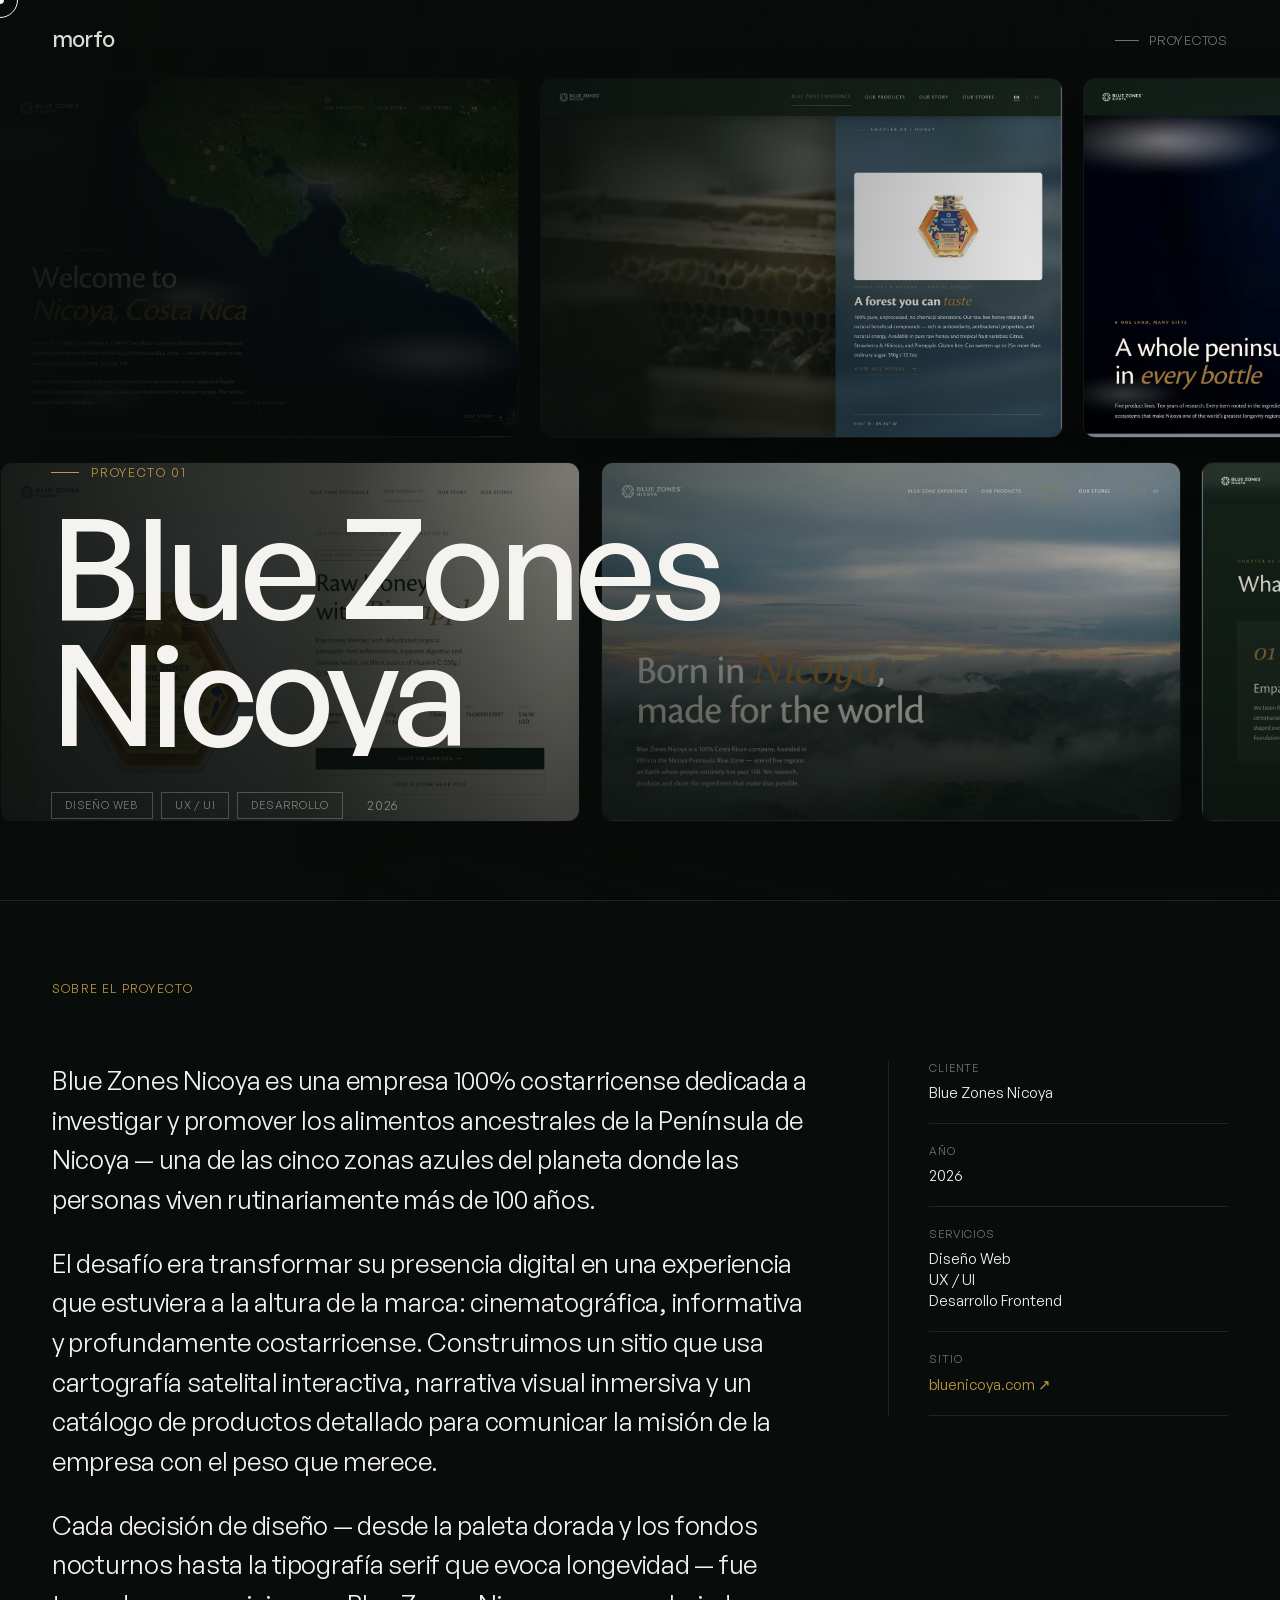
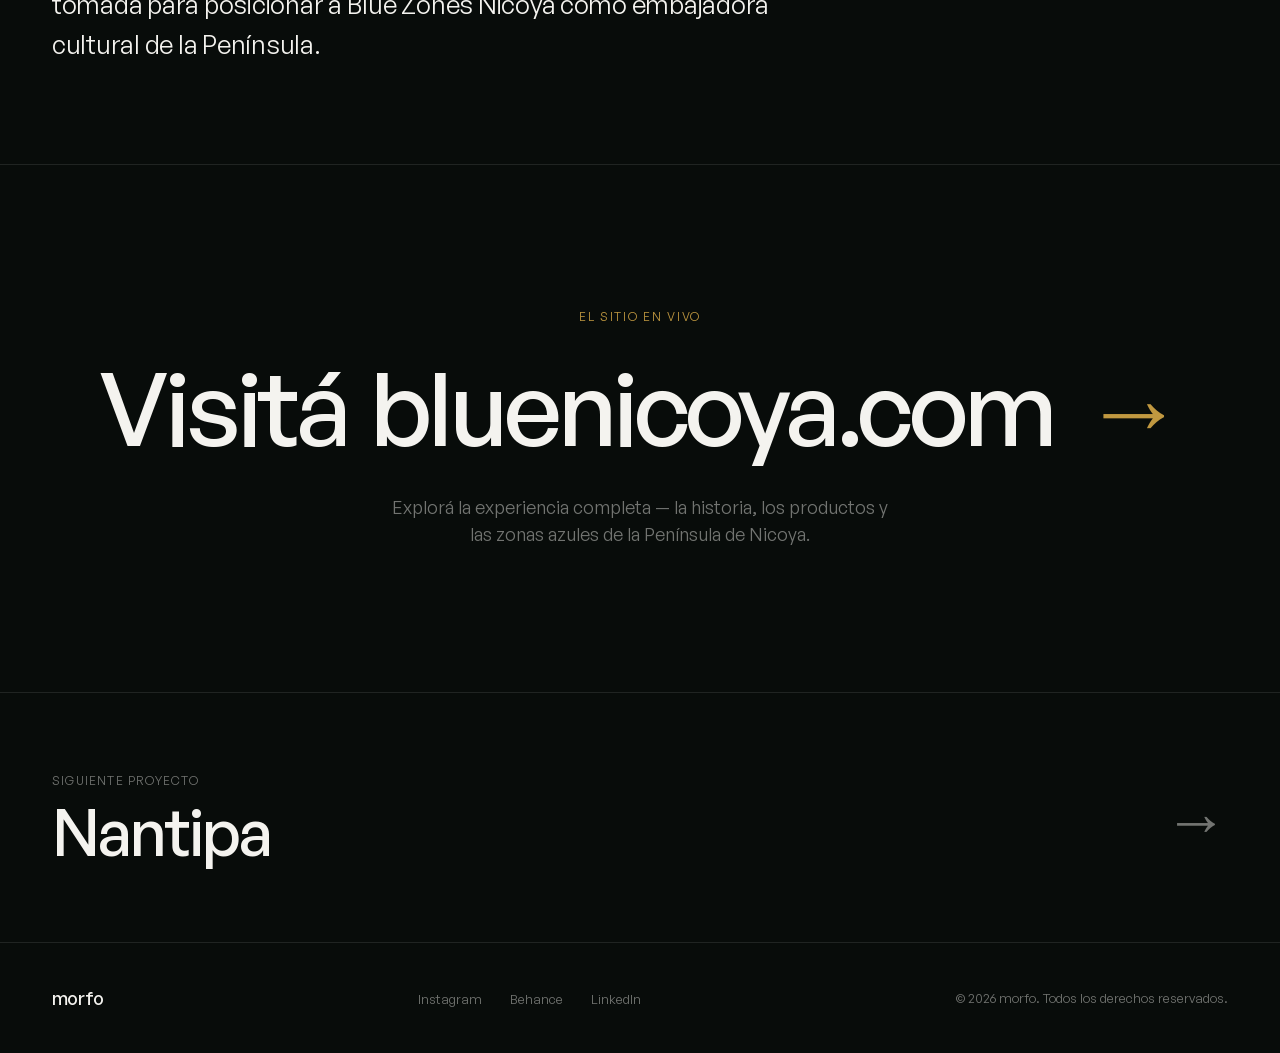
==== blue-zones/index.html @ e4367290 "Organize assets and improve SEO" ====
<!DOCTYPE html>
<html lang="es">
<head>
  <meta charset="UTF-8">
  <meta name="viewport" content="width=device-width, initial-scale=1.0">
  <title>Blue Zones Nicoya — Proyecto web de portafolio por morfo</title>
  <meta name="description" content="Rediseño web para Blue Zones Nicoya, marca costarricense de superalimentos de la Península de Nicoya, con UX/UI y desarrollo frontend.">
  <link rel="canonical" href="https://morfo.cr/blue-zones">
  <meta property="og:type" content="article">
  <meta property="og:url" content="https://morfo.cr/blue-zones">
  <meta property="og:title" content="Blue Zones Nicoya — Proyecto web de portafolio por morfo">
  <meta property="og:description" content="Rediseño web para Blue Zones Nicoya, marca costarricense de superalimentos de la Península de Nicoya, con UX/UI y desarrollo frontend.">
  <meta property="og:image" content="https://morfo.cr/assets/images/og/blue-zones-nicoya.jpg">
  <meta name="twitter:card" content="summary_large_image">
  <meta name="twitter:title" content="Blue Zones Nicoya — Proyecto web de portafolio por morfo">
  <meta name="twitter:description" content="Rediseño web para Blue Zones Nicoya, marca costarricense de superalimentos de la Península de Nicoya, con UX/UI y desarrollo frontend.">
  <meta name="twitter:image" content="https://morfo.cr/assets/images/og/blue-zones-nicoya.jpg">
  <meta name="theme-color" content="#F4F3EF">
  <link rel="icon" type="image/png" sizes="32x32" href="/assets/brand/favicon-32.png">
  <link rel="icon" type="image/png" sizes="192x192" href="/assets/brand/favicon.png">
  <link rel="apple-touch-icon" sizes="180x180" href="/assets/brand/apple-touch-icon.png">
  <link rel="manifest" href="/site.webmanifest">
  <script type="application/ld+json">
  {
    "@context": "https://schema.org",
    "@type": "CreativeWork",
    "name": "Blue Zones Nicoya",
    "headline": "Blue Zones Nicoya — Proyecto web de portafolio por morfo",
    "description": "Rediseño web para Blue Zones Nicoya, marca costarricense de superalimentos de la Península de Nicoya, con UX/UI y desarrollo frontend.",
    "url": "https://morfo.cr/blue-zones",
    "image": "https://morfo.cr/assets/images/og/blue-zones-nicoya.jpg",
    "dateCreated": "2026",
    "creator": {
      "@type": "Organization",
      "name": "morfo",
      "url": "https://morfo.cr/"
    },
    "about": {
      "@type": "Organization",
      "name": "Blue Zones Nicoya",
      "url": "https://bluenicoya.com/"
    },
    "mainEntityOfPage": {
      "@type": "WebPage",
      "@id": "https://morfo.cr/blue-zones"
    }
  }
  </script>
  <link rel="stylesheet" href="/assets/fonts/general-sans/css/general-sans.css">
  <style>
    :root {
      --bg: #F4F3EF;
      --fg: #0C0C0C;
      --dark: #080C0A;
      --cream: #F4F3EF;
      --gold: #C09840;
      --muted-d: rgba(244,243,239,.45);
      --border-d: rgba(244,243,239,.1);
      --font: 'GeneralSans-Variable','GeneralSans-Regular',sans-serif;
    }
    *, *::before, *::after { margin:0; padding:0; box-sizing:border-box; }
    html { scroll-behavior:smooth; }
    body { background:var(--dark); color:var(--cream); font-family:var(--font); overflow-x:hidden; }
    @media (pointer: fine) { body { cursor:none; } }
    @media (prefers-reduced-motion: reduce) {
      html { scroll-behavior:auto; }
      *, *::before, *::after { animation-duration:.001ms !important; animation-iteration-count:1 !important; transition-duration:.001ms !important; }
    }
    :focus-visible { outline:2px solid var(--cream); outline-offset:3px; }

    /* CURSOR */
    #cur { position:fixed; width:8px; height:8px; background:#fff; border-radius:50%; pointer-events:none; z-index:9999; transform:translate(-50%,-50%); transition:width .2s,height .2s; mix-blend-mode:difference; }
    #cur-ring { position:fixed; width:36px; height:36px; border:1px solid #fff; border-radius:50%; pointer-events:none; z-index:9998; transform:translate(-50%,-50%); transition:width .35s,height .35s; mix-blend-mode:difference; }
    .cg #cur { width:14px; height:14px; }
    .cg #cur-ring { width:56px; height:56px; }

    /* NAV */
    nav {
      position:fixed; top:0; left:0; right:0; z-index:100;
      display:flex; align-items:center; justify-content:space-between;
      padding:28px 52px;
      transition:padding .4s, background .4s;
    }
    nav.scrolled {
      padding:16px 52px;
      background:rgba(8,12,10,.85);
      backdrop-filter:blur(20px);
      border-bottom:1px solid var(--border-d);
    }
    nav > a:first-child { color:inherit; text-decoration:none; }
    .nav-logo {
      display:inline-block; width:auto; opacity:.9; color:var(--cream);
      font-family:var(--font); font-size:22px; font-weight:500; line-height:1; letter-spacing:-.04em;
    }
    .nav-back { font-size:13px; letter-spacing:.06em; text-transform:uppercase; color:var(--muted-d); text-decoration:none; cursor:none; display:flex; align-items:center; gap:10px; transition:color .3s; }
    .nav-back:hover { color:var(--cream); }
    .back-line { width:24px; height:1px; background:currentColor; transition:width .3s; }
    .nav-back:hover .back-line { width:36px; }

    /* HERO — horizontal screenshot gallery + gradient + title */
    .hero { position:relative; height:100vh; overflow:hidden; background:var(--dark); }
    .hmq {
      position:absolute; inset:0; z-index:0;
      display:flex; flex-direction:column; justify-content:center;
      gap:clamp(16px,2.6vh,32px);
      will-change:transform,opacity;
    }
    .hmq-row { display:flex; gap:clamp(16px,1.6vw,28px); width:max-content; will-change:transform; }
    .hmq-row.left  { animation:hmqLeft  var(--spd,64s) linear infinite; }
    .hmq-row.right { animation:hmqRight var(--spd,64s) linear infinite; }
    .hmq-row img {
      height:clamp(200px,40vh,400px); width:auto; display:block;
      border-radius:12px; box-shadow:0 24px 50px rgba(0,0,0,.45);
      border:1px solid rgba(255,255,255,.06);
    }
    @keyframes hmqLeft  { from{ transform:translateX(0); }    to{ transform:translateX(-50%); } }
    @keyframes hmqRight { from{ transform:translateX(-50%); } to{ transform:translateX(0); } }
    .hero:hover .hmq-row { animation-play-state:paused; }
    /* gradient overlay */
    .hero-grad {
      position:absolute; inset:0; z-index:2; pointer-events:none;
      background:
        linear-gradient(100deg, rgba(8,12,10,.97) 0%, rgba(8,12,10,.8) 30%, rgba(8,12,10,.36) 56%, rgba(8,12,10,0) 84%),
        linear-gradient(to top, rgba(8,12,10,.72), rgba(8,12,10,0) 46%);
    }
    /* title left */
    .hero-content {
      position:absolute; z-index:3;
      left:clamp(24px,4vw,64px); bottom:clamp(52px,9vh,96px);
      max-width:min(66%,820px);
    }
    .hero-eyebrow { font-size:12px; letter-spacing:.14em; text-transform:uppercase; color:var(--gold); margin-bottom:22px; display:flex; align-items:center; gap:12px; }
    .eyebrow-line { width:28px; height:1px; background:var(--gold); }
    .hero-title { font-size:clamp(56px,11vw,168px); font-weight:500; line-height:.9; letter-spacing:-.035em; color:var(--cream); }
    .hero-title .line { display:block; overflow:hidden; }
    .hero-title .word { display:inline-block; transform:translateY(108%); transition:transform 1s cubic-bezier(.16,1,.3,1); }
    .hero-title .word.up { transform:translateY(0); }
    .hero-foot { margin-top:36px; display:flex; align-items:center; gap:24px; flex-wrap:wrap; }
    .hero-tags { display:flex; flex-wrap:wrap; gap:8px; }
    .hero-tag { font-size:11px; letter-spacing:.07em; text-transform:uppercase; border:1px solid rgba(244,243,239,.24); color:var(--muted-d); padding:5px 13px; }
    .hero-year { font-size:13px; letter-spacing:.06em; color:var(--muted-d); }

    /* INFO */
    .info { padding:80px 52px 100px; border-top:1px solid var(--border-d); }
    .info-grid { display:grid; grid-template-columns:1fr 340px; gap:80px; align-items:start; margin-top:64px; }
    .info-label { font-size:12px; letter-spacing:.1em; text-transform:uppercase; color:var(--gold); margin-bottom:28px; }
    .info-desc { font-size:clamp(18px,2vw,26px); font-weight:400; line-height:1.55; letter-spacing:-.01em; color:var(--cream); }
    .info-desc p+p { margin-top:24px; }
    .info-meta { display:flex; flex-direction:column; gap:0; border-left:1px solid var(--border-d); padding-left:40px; }
    .meta-row { padding:20px 0; border-bottom:1px solid var(--border-d); }
    .meta-row:first-child { padding-top:0; }
    .meta-key { font-size:11px; letter-spacing:.08em; text-transform:uppercase; color:var(--muted-d); margin-bottom:6px; }
    .meta-val { font-size:15px; color:var(--cream); }
    .meta-val.gold { color:var(--gold); }

    /* CTA — visit live site */
    .cta {
      padding:clamp(90px,16vh,180px) 52px;
      border-top:1px solid var(--border-d);
      text-align:center; background:var(--dark);
    }
    .cta-label { font-size:12px; letter-spacing:.14em; text-transform:uppercase; color:var(--gold); margin-bottom:34px; }
    .cta-title {
      display:inline-flex; align-items:center; flex-wrap:wrap; justify-content:center;
      gap:.22em; text-decoration:none; cursor:none;
      font-size:clamp(44px,8vw,128px); font-weight:500; line-height:.95; letter-spacing:-.04em;
      color:var(--cream);
    }
    .cta-word { transition:opacity .3s; }
    .cta-arrow {
      display:inline-block; margin-left:.06em; font-weight:400; color:var(--gold);
      transition:transform .45s cubic-bezier(.16,1,.3,1);
    }
    .cta-title:hover .cta-arrow { transform:translateX(14px); }
    .cta-title:hover .cta-word { opacity:.55; }
    .cta-sub { margin:38px auto 0; max-width:520px; font-size:clamp(15px,1.5vw,18px); line-height:1.5; color:var(--muted-d); }

    /* NEXT PROJECT */
    .next-project {
      display:block; text-decoration:none; cursor:none;
      padding:80px 52px;
      border-top:1px solid var(--border-d);
      display:flex; align-items:center; justify-content:space-between;
      transition:background .4s;
    }
    .next-project:hover { background:rgba(244,243,239,.03); }
    .next-label { font-size:12px; letter-spacing:.1em; text-transform:uppercase; color:var(--muted-d); margin-bottom:12px; }
    .next-name { font-size:clamp(32px,5vw,80px); font-weight:500; letter-spacing:-.03em; line-height:.95; color:var(--cream); }
    .next-arrow { font-size:clamp(40px,5vw,80px); font-weight:300; color:var(--muted-d); transition:transform .4s, color .3s; flex-shrink:0; }
    .next-project:hover .next-arrow { transform:translateX(12px); color:var(--cream); }

    /* FOOTER */
    footer { padding:44px 52px; border-top:1px solid var(--border-d); display:flex; justify-content:space-between; align-items:center; gap:24px; }
    .foot-logo {
      width:auto; flex-shrink:0; color:var(--cream);
      font-family:var(--font); font-size:18px; font-weight:500; line-height:1; letter-spacing:-.04em;
    }
    .foot-links { display:flex; gap:28px; list-style:none; }
    .foot-links a,.foot-links button { font:inherit; font-size:13px; color:var(--muted-d); text-decoration:none; cursor:none; transition:color .3s; background:none; border:0; padding:0; }
    .foot-links a:hover,.foot-links button:hover { color:var(--cream); }
    .foot-links button:disabled { opacity:1; }
    .foot-copy { font-size:13px; color:var(--muted-d); }

    /* REVEAL */
    .rv { opacity:0; transform:translateY(28px); transition:opacity .85s ease, transform .85s cubic-bezier(.16,1,.3,1); }
    .rv.in { opacity:1; transform:translateY(0); }
    .rv.d1 { transition-delay:.12s; }
    .rv.d2 { transition-delay:.24s; }
    .rv.d3 { transition-delay:.36s; }

    @keyframes fadeUp { from{ opacity:0; transform:translateY(12px); } to{ opacity:1; transform:translateY(0); } }

    @media (max-width:768px) {
      nav { padding:20px 24px; } nav.scrolled { padding:14px 24px; }
      .info { padding:64px 24px 80px; }
      .info-grid { grid-template-columns:1fr; gap:52px; }
      .info-meta { border-left:none; border-top:1px solid var(--border-d); padding-left:0; padding-top:40px; }
      .next-project { padding:60px 24px; }
      footer { flex-direction:column; text-align:center; gap:20px; padding:40px 24px; }
    }
  </style>
</head>
<body>

  <div id="cur"></div>
  <div id="cur-ring"></div>

  <nav id="nav">
    <a href="/" aria-label="morfo">
      <span class="nav-logo">morfo</span>
    </a>
    <a href="/#work" class="nav-back">
      <span class="back-line"></span>Proyectos
    </a>
  </nav>

  <!-- HERO -->
  <section class="hero">
    <!-- horizontal screenshot rows (auto-scroll) -->
    <div class="hmq">
      <div class="hmq-row left" style="--spd:66s">
        <img src="/assets/images/projects/blue-zones/screens/bz1.jpg" alt="Blue Zones — Welcome" width="1500" height="1038" loading="lazy" decoding="async">
        <img src="/assets/images/projects/blue-zones/screens/bz2.jpg" alt="Blue Zones — Honey" width="1500" height="1031" loading="lazy" decoding="async">
        <img src="/assets/images/projects/blue-zones/screens/bz3.jpg" alt="Blue Zones — Peninsula" width="1500" height="1043" loading="lazy" decoding="async">
        <img src="/assets/images/projects/blue-zones/screens/bz4.jpg" alt="Blue Zones — product collection hero section" width="1500" height="1038" loading="lazy" decoding="async">
        <img src="/assets/images/projects/blue-zones/screens/bz5.jpg" alt="Blue Zones — Teas" width="1500" height="928" loading="lazy" decoding="async">
        <!-- duplicate for seamless loop -->
        <img src="/assets/images/projects/blue-zones/screens/bz1.jpg" alt="" aria-hidden="true" width="1500" height="1038" loading="lazy" decoding="async">
        <img src="/assets/images/projects/blue-zones/screens/bz2.jpg" alt="" aria-hidden="true" width="1500" height="1031" loading="lazy" decoding="async">
        <img src="/assets/images/projects/blue-zones/screens/bz3.jpg" alt="" aria-hidden="true" width="1500" height="1043" loading="lazy" decoding="async">
        <img src="/assets/images/projects/blue-zones/screens/bz4.jpg" alt="" aria-hidden="true" width="1500" height="1038" loading="lazy" decoding="async">
        <img src="/assets/images/projects/blue-zones/screens/bz5.jpg" alt="" aria-hidden="true" width="1500" height="928" loading="lazy" decoding="async">
      </div>
      <div class="hmq-row right" style="--spd:78s">
        <img src="/assets/images/projects/blue-zones/screens/bz6.jpg" alt="Blue Zones — raw honey product detail page" width="1500" height="929" loading="lazy" decoding="async">
        <img src="/assets/images/projects/blue-zones/screens/bz7.jpg" alt="Blue Zones — Born in Nicoya" width="1500" height="929" loading="lazy" decoding="async">
        <img src="/assets/images/projects/blue-zones/screens/bz8.jpg" alt="Blue Zones — brand values section" width="1500" height="925" loading="lazy" decoding="async">
        <img src="/assets/images/projects/blue-zones/screens/bz9.jpg" alt="Blue Zones — longevity call-to-action section" width="1500" height="930" loading="lazy" decoding="async">
        <img src="/assets/images/projects/blue-zones/screens/bz1.jpg" alt="Blue Zones — Welcome" width="1500" height="1038" loading="lazy" decoding="async">
        <!-- duplicate -->
        <img src="/assets/images/projects/blue-zones/screens/bz6.jpg" alt="" aria-hidden="true" width="1500" height="929" loading="lazy" decoding="async">
        <img src="/assets/images/projects/blue-zones/screens/bz7.jpg" alt="" aria-hidden="true" width="1500" height="929" loading="lazy" decoding="async">
        <img src="/assets/images/projects/blue-zones/screens/bz8.jpg" alt="" aria-hidden="true" width="1500" height="925" loading="lazy" decoding="async">
        <img src="/assets/images/projects/blue-zones/screens/bz9.jpg" alt="" aria-hidden="true" width="1500" height="930" loading="lazy" decoding="async">
        <img src="/assets/images/projects/blue-zones/screens/bz1.jpg" alt="" aria-hidden="true" width="1500" height="1038" loading="lazy" decoding="async">
      </div>
    </div>

    <!-- gradient overlay -->
    <div class="hero-grad"></div>

    <!-- title left -->
    <div class="hero-content">
      <p class="hero-eyebrow"><span class="eyebrow-line"></span>Proyecto 01</p>
      <h1 class="hero-title">
        <span class="line"><span class="word">Blue&nbsp;Zones</span></span>
        <span class="line"><span class="word">Nicoya</span></span>
      </h1>
      <div class="hero-foot">
        <div class="hero-tags">
          <span class="hero-tag">Diseño Web</span>
          <span class="hero-tag">UX / UI</span>
          <span class="hero-tag">Desarrollo</span>
        </div>
        <span class="hero-year">2026</span>
      </div>
    </div>
  </section>

  <!-- PROJECT INFO -->
  <section class="info">
    <p class="info-label rv">Sobre el proyecto</p>
    <div class="info-grid">
      <div class="info-desc rv d1">
        <p>Blue Zones Nicoya es una empresa 100% costarricense dedicada a investigar y promover los alimentos ancestrales de la Península de Nicoya — una de las cinco zonas azules del planeta donde las personas viven rutinariamente más de 100 años.</p>
        <p>El desafío era transformar su presencia digital en una experiencia que estuviera a la altura de la marca: cinematográfica, informativa y profundamente costarricense. Construimos un sitio que usa cartografía satelital interactiva, narrativa visual inmersiva y un catálogo de productos detallado para comunicar la misión de la empresa con el peso que merece.</p>
        <p>Cada decisión de diseño — desde la paleta dorada y los fondos nocturnos hasta la tipografía serif que evoca longevidad — fue tomada para posicionar a Blue Zones Nicoya como embajadora cultural de la Península.</p>
      </div>
      <div class="info-meta rv d2">
        <div class="meta-row">
          <p class="meta-key">Cliente</p>
          <p class="meta-val">Blue Zones Nicoya</p>
        </div>
        <div class="meta-row">
          <p class="meta-key">Año</p>
          <p class="meta-val">2026</p>
        </div>
        <div class="meta-row">
          <p class="meta-key">Servicios</p>
          <p class="meta-val">Diseño Web<br>UX / UI<br>Desarrollo Frontend</p>
        </div>
        <div class="meta-row">
          <p class="meta-key">Sitio</p>
          <a href="https://bluenicoya.com/" target="_blank" rel="noopener noreferrer" class="meta-val gold" style="text-decoration:none;cursor:none;position:relative;display:inline-block;">bluenicoya.com ↗</a>
        </div>
      </div>
    </div>
  </section>

  <!-- CTA — visit the live site -->
  <section class="cta rv">
    <p class="cta-label">El sitio en vivo</p>
    <a href="https://bluenicoya.com/" class="cta-title" target="_blank" rel="noopener noreferrer">
      <span class="cta-word">Visitá</span>
      <span class="cta-word">bluenicoya.com</span>
      <span class="cta-arrow" aria-hidden="true">→</span>
    </a>
    <p class="cta-sub">Explorá la experiencia completa — la historia, los productos y las zonas azules de la Península de Nicoya.</p>
  </section>

  <!-- NEXT PROJECT -->
  <a href="/nantipa" class="next-project">
    <div>
      <p class="next-label">Siguiente proyecto</p>
      <h2 class="next-name">Nantipa</h2>
    </div>
    <span class="next-arrow">→</span>
  </a>

  <!-- FOOTER -->
  <footer>
    <span class="foot-logo" aria-hidden="true">morfo</span>
    <ul class="foot-links">
      <li><button type="button" disabled>Instagram</button></li>
      <li><button type="button" disabled>Behance</button></li>
      <li><button type="button" disabled>LinkedIn</button></li>
    </ul>
    <p class="foot-copy">© <span data-current-year>2026</span> morfo. Todos los derechos reservados.</p>
  </footer>

  <script>
  document.querySelectorAll('[data-current-year]').forEach(el=>{
    el.textContent=new Date().getFullYear();
  });

  /* CURSOR */
  const cur=document.getElementById('cur'),ring=document.getElementById('cur-ring');
  let mx=0,my=0,rx=0,ry=0;
  document.addEventListener('mousemove',e=>{ mx=e.clientX; my=e.clientY; cur.style.left=mx+'px'; cur.style.top=my+'px'; });
  (function tick(){ rx+=(mx-rx)*.1; ry+=(my-ry)*.1; ring.style.left=rx+'px'; ring.style.top=ry+'px'; requestAnimationFrame(tick); })();
  document.querySelectorAll('a,button,.play-btn').forEach(el=>{
    el.addEventListener('mouseenter',()=>document.body.classList.add('cg'));
    el.addEventListener('mouseleave',()=>document.body.classList.remove('cg'));
  });

  /* NAV */
  const nav=document.getElementById('nav');
  window.addEventListener('scroll',()=>nav.classList.toggle('scrolled',scrollY>60),{passive:true});

  /* HERO WORDS */
  window.addEventListener('load',()=>{
    document.querySelectorAll('.hero-title .word').forEach((w,i)=>
      setTimeout(()=>w.classList.add('up'),i*140+200));
  });

  /* SCROLL REVEAL */
  const io=new IntersectionObserver(entries=>{
    entries.forEach(e=>{ if(e.isIntersecting) e.target.classList.add('in'); });
  },{threshold:.08});
  document.querySelectorAll('.rv').forEach(el=>io.observe(el));

  /* HERO GALLERY — subtle parallax + scale on scroll */
  (function(){
    const hero=document.querySelector('.hero');
    const mq=hero&&hero.querySelector('.hmq');
    if(!hero||!mq) return;
    let ticking=false;
    function update(){
      const p=Math.max(0,Math.min(1, scrollY/innerHeight));
      mq.style.transform=`translateY(${-p*50}px) scale(${1+p*.05})`;
      mq.style.opacity=String(1-p*.3);
    }
    window.addEventListener('scroll',()=>{
      if(!ticking){ requestAnimationFrame(()=>{ update(); ticking=false; }); ticking=true; }
    },{passive:true});
    update();
  })();
  </script>
</body>
</html>
---- assets/fonts/general-sans/css/general-sans.css ----
/**
* @license
*
* Font Family: General Sans
* Designed by: Frode Helland
* URL: https://www.fontshare.com/fonts/general-sans
* © 2025 Indian Type Foundry
*
* General Sans Extralight 
* General Sans ExtralightItalic 
* General Sans Light 
* General Sans LightItalic 
* General Sans Regular 
* General Sans Italic 
* General Sans Medium 
* General Sans MediumItalic 
* General Sans Semibold 
* General Sans SemiboldItalic 
* General Sans Bold 
* General Sans BoldItalic 
* General Sans Variable (Variable font)
* General Sans VariableItalic (Variable font)

*
*/
@font-face {
  font-family: 'GeneralSans-Extralight';
  src: url('../fonts/GeneralSans-Extralight.woff2') format('woff2'),
       url('../fonts/GeneralSans-Extralight.woff') format('woff'),
       url('../fonts/GeneralSans-Extralight.ttf') format('truetype');
  font-weight: 200;
  font-display: swap;
  font-style: normal;
}
@font-face {
  font-family: 'GeneralSans-ExtralightItalic';
  src: url('../fonts/GeneralSans-ExtralightItalic.woff2') format('woff2'),
       url('../fonts/GeneralSans-ExtralightItalic.woff') format('woff'),
       url('../fonts/GeneralSans-ExtralightItalic.ttf') format('truetype');
  font-weight: 200;
  font-display: swap;
  font-style: italic;
}
@font-face {
  font-family: 'GeneralSans-Light';
  src: url('../fonts/GeneralSans-Light.woff2') format('woff2'),
       url('../fonts/GeneralSans-Light.woff') format('woff'),
       url('../fonts/GeneralSans-Light.ttf') format('truetype');
  font-weight: 300;
  font-display: swap;
  font-style: normal;
}
@font-face {
  font-family: 'GeneralSans-LightItalic';
  src: url('../fonts/GeneralSans-LightItalic.woff2') format('woff2'),
       url('../fonts/GeneralSans-LightItalic.woff') format('woff'),
       url('../fonts/GeneralSans-LightItalic.ttf') format('truetype');
  font-weight: 300;
  font-display: swap;
  font-style: italic;
}
@font-face {
  font-family: 'GeneralSans-Regular';
  src: url('../fonts/GeneralSans-Regular.woff2') format('woff2'),
       url('../fonts/GeneralSans-Regular.woff') format('woff'),
       url('../fonts/GeneralSans-Regular.ttf') format('truetype');
  font-weight: 400;
  font-display: swap;
  font-style: normal;
}
@font-face {
  font-family: 'GeneralSans-Italic';
  src: url('../fonts/GeneralSans-Italic.woff2') format('woff2'),
       url('../fonts/GeneralSans-Italic.woff') format('woff'),
       url('../fonts/GeneralSans-Italic.ttf') format('truetype');
  font-weight: 400;
  font-display: swap;
  font-style: italic;
}
@font-face {
  font-family: 'GeneralSans-Medium';
  src: url('../fonts/GeneralSans-Medium.woff2') format('woff2'),
       url('../fonts/GeneralSans-Medium.woff') format('woff'),
       url('../fonts/GeneralSans-Medium.ttf') format('truetype');
  font-weight: 500;
  font-display: swap;
  font-style: normal;
}
@font-face {
  font-family: 'GeneralSans-MediumItalic';
  src: url('../fonts/GeneralSans-MediumItalic.woff2') format('woff2'),
       url('../fonts/GeneralSans-MediumItalic.woff') format('woff'),
       url('../fonts/GeneralSans-MediumItalic.ttf') format('truetype');
  font-weight: 500;
  font-display: swap;
  font-style: italic;
}
@font-face {
  font-family: 'GeneralSans-Semibold';
  src: url('../fonts/GeneralSans-Semibold.woff2') format('woff2'),
       url('../fonts/GeneralSans-Semibold.woff') format('woff'),
       url('../fonts/GeneralSans-Semibold.ttf') format('truetype');
  font-weight: 600;
  font-display: swap;
  font-style: normal;
}
@font-face {
  font-family: 'GeneralSans-SemiboldItalic';
  src: url('../fonts/GeneralSans-SemiboldItalic.woff2') format('woff2'),
       url('../fonts/GeneralSans-SemiboldItalic.woff') format('woff'),
       url('../fonts/GeneralSans-SemiboldItalic.ttf') format('truetype');
  font-weight: 600;
  font-display: swap;
  font-style: italic;
}
@font-face {
  font-family: 'GeneralSans-Bold';
  src: url('../fonts/GeneralSans-Bold.woff2') format('woff2'),
       url('../fonts/GeneralSans-Bold.woff') format('woff'),
       url('../fonts/GeneralSans-Bold.ttf') format('truetype');
  font-weight: 700;
  font-display: swap;
  font-style: normal;
}
@font-face {
  font-family: 'GeneralSans-BoldItalic';
  src: url('../fonts/GeneralSans-BoldItalic.woff2') format('woff2'),
       url('../fonts/GeneralSans-BoldItalic.woff') format('woff'),
       url('../fonts/GeneralSans-BoldItalic.ttf') format('truetype');
  font-weight: 700;
  font-display: swap;
  font-style: italic;
}
/**
* This is a variable font
* You can control variable axes as shown below:
* font-variation-settings: wght 700.0;
*
* available axes:
'wght' (range from 200.0 to 700.0
*/
@font-face {
  font-family: 'GeneralSans-Variable';
  src: url('../fonts/GeneralSans-Variable.woff2') format('woff2'),
       url('../fonts/GeneralSans-Variable.woff') format('woff'),
       url('../source/ttf/GeneralSans-Variable.ttf') format('truetype');
  font-weight: 200 700;
  font-display: swap;
  font-style: normal;
}
/**
* This is a variable font
* You can control variable axes as shown below:
* font-variation-settings: wght 700.0;
*
* available axes:
'wght' (range from 200.0 to 700.0
*/
@font-face {
  font-family: 'GeneralSans-VariableItalic';
  src: url('../fonts/GeneralSans-VariableItalic.woff2') format('woff2'),
       url('../fonts/GeneralSans-VariableItalic.woff') format('woff'),
       url('../source/ttf/GeneralSans-VariableItalic.ttf') format('truetype');
  font-weight: 200 700;
  font-display: swap;
  font-style: italic;
}
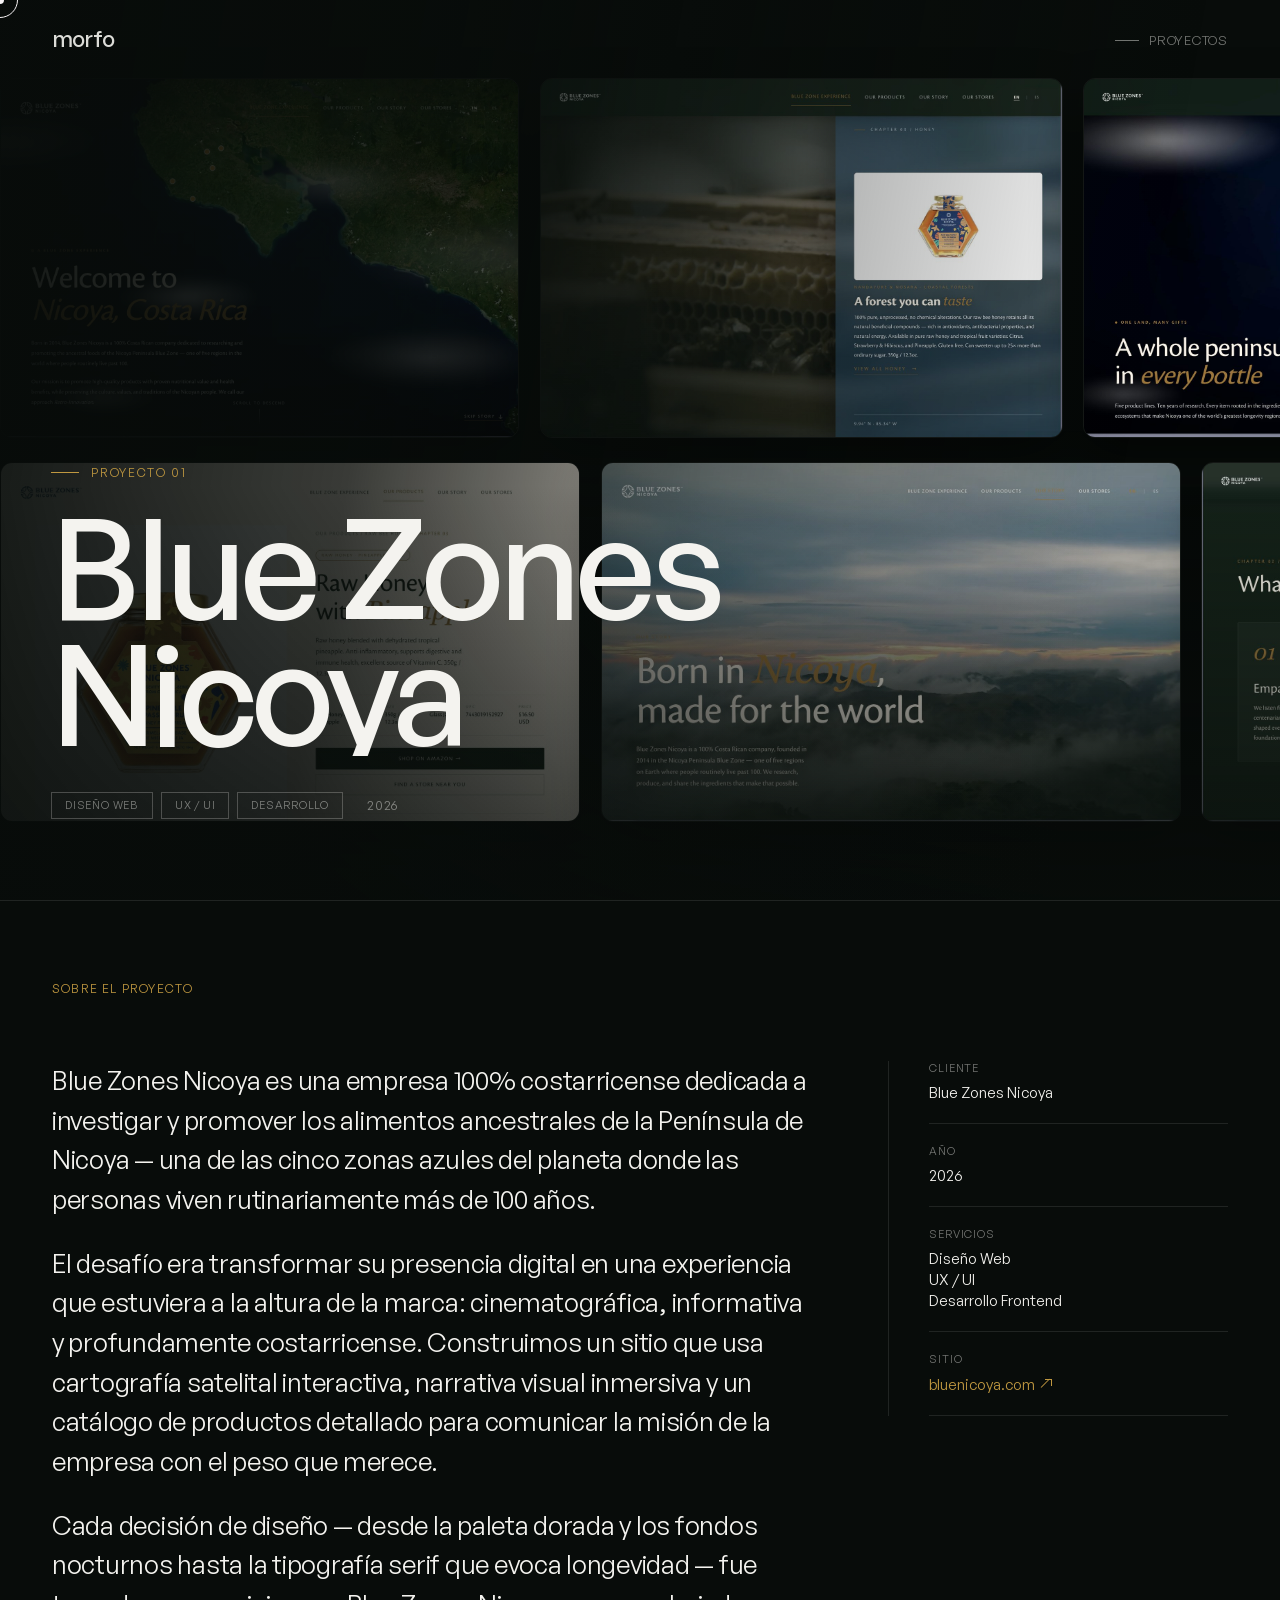
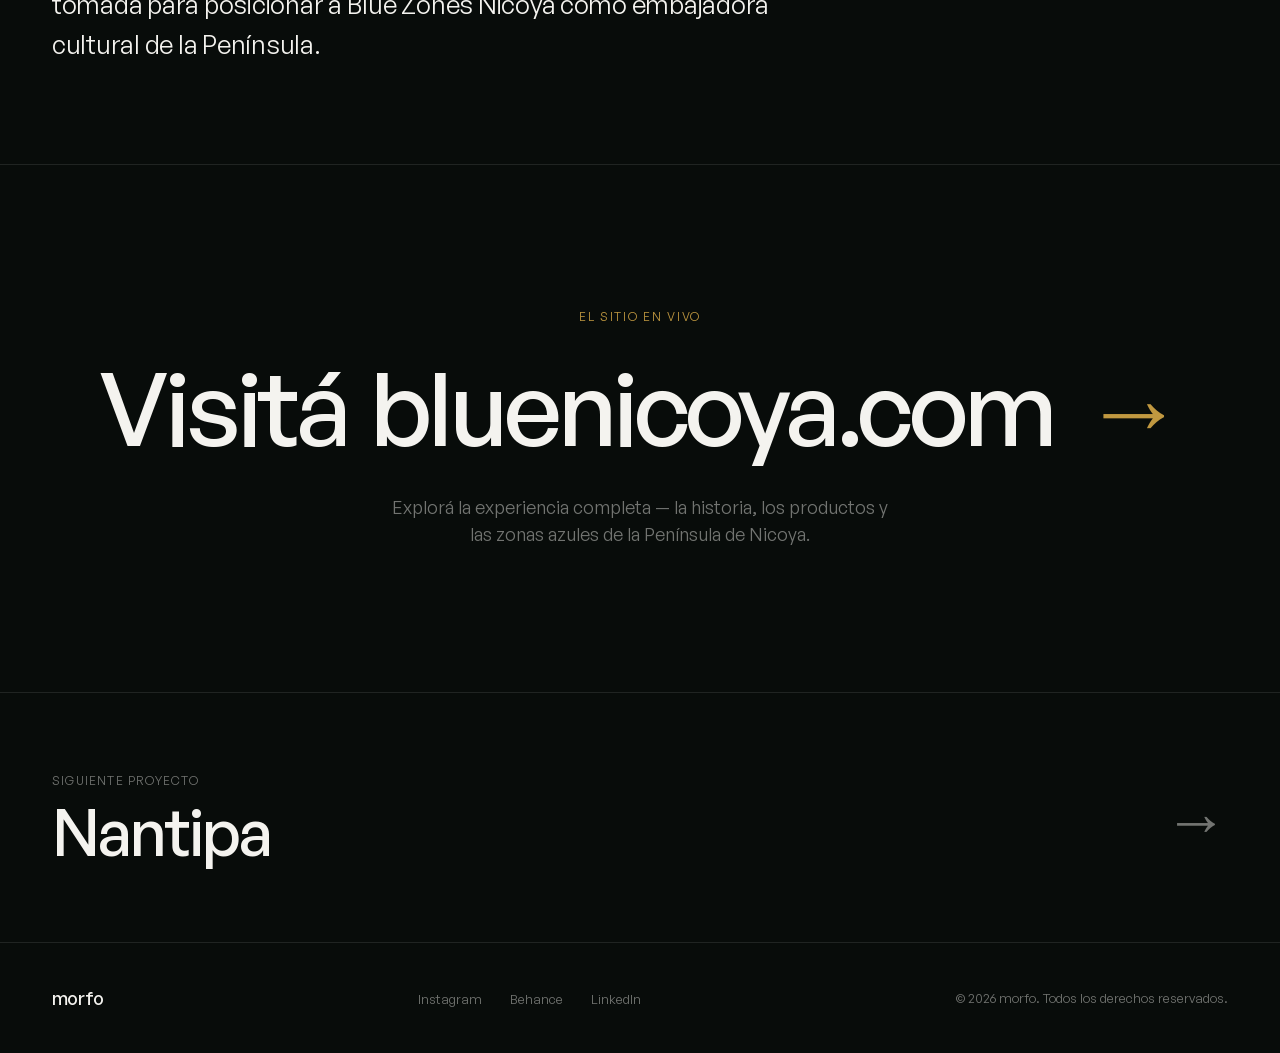
==== commit 2df35e9e: "Fix external website links" ====
--- a/blue-zones/index.html
+++ b/blue-zones/index.html
@@ -152,6 +152,18 @@
     .meta-key { font-size:11px; letter-spacing:.08em; text-transform:uppercase; color:var(--muted-d); margin-bottom:6px; }
     .meta-val { font-size:15px; color:var(--cream); }
     .meta-val.gold { color:var(--gold); }
+    .external-link { display:inline-flex; align-items:center; gap:.4em; text-decoration:none; cursor:none; position:relative; }
+    .external-arrow {
+      display:inline-block; width:.7em; height:.7em; position:relative; flex:0 0 auto;
+    }
+    .external-arrow::before {
+      content:''; position:absolute; left:.02em; top:.52em; width:.82em; height:1px;
+      background:currentColor; transform:rotate(-45deg); transform-origin:left center;
+    }
+    .external-arrow::after {
+      content:''; position:absolute; right:0; top:0; width:.44em; height:.44em;
+      border-top:1px solid currentColor; border-right:1px solid currentColor;
+    }
 
     /* CTA — visit live site */
     .cta {
@@ -311,7 +323,7 @@
         </div>
         <div class="meta-row">
           <p class="meta-key">Sitio</p>
-          <a href="https://bluenicoya.com/" target="_blank" rel="noopener noreferrer" class="meta-val gold" style="text-decoration:none;cursor:none;position:relative;display:inline-block;">bluenicoya.com ↗</a>
+          <a href="https://bluenicoya.com/" target="_blank" rel="noopener noreferrer" class="meta-val gold external-link">bluenicoya.com <span class="external-arrow" aria-hidden="true"></span></a>
         </div>
       </div>
     </div>
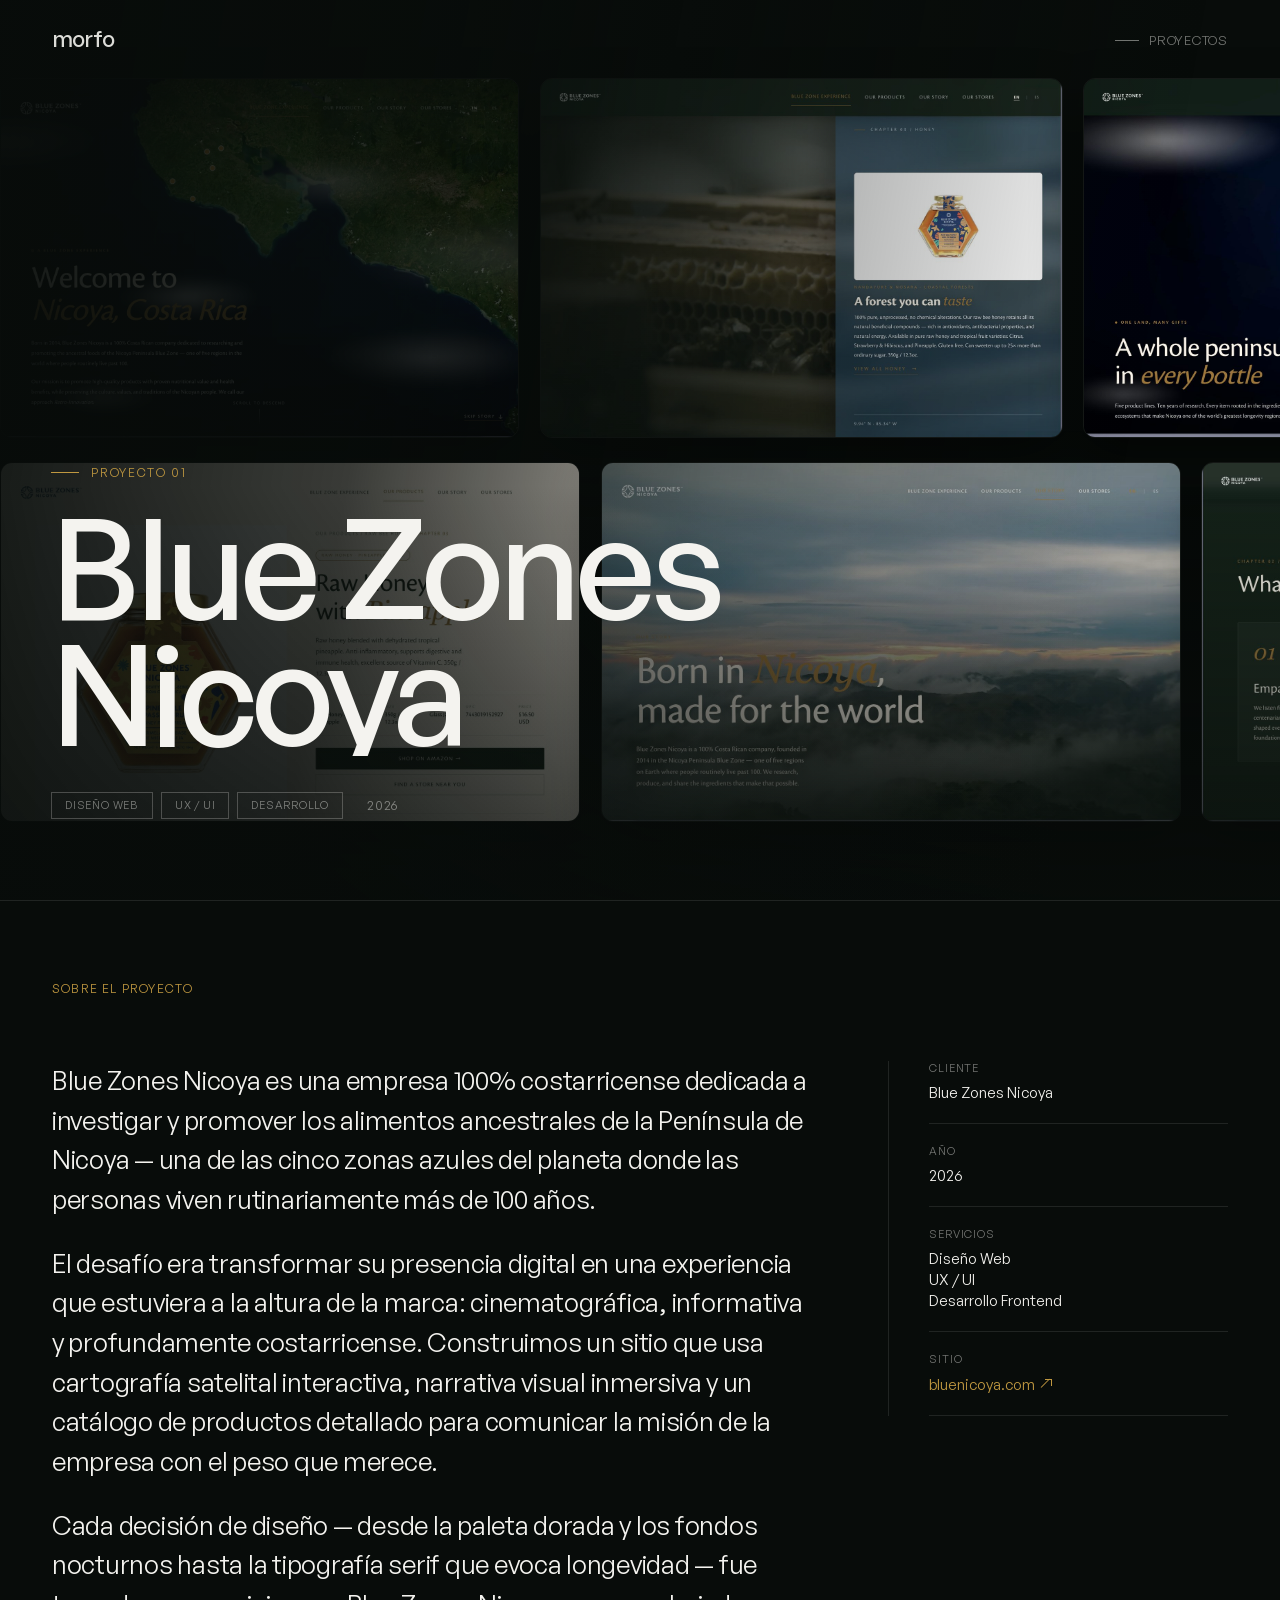
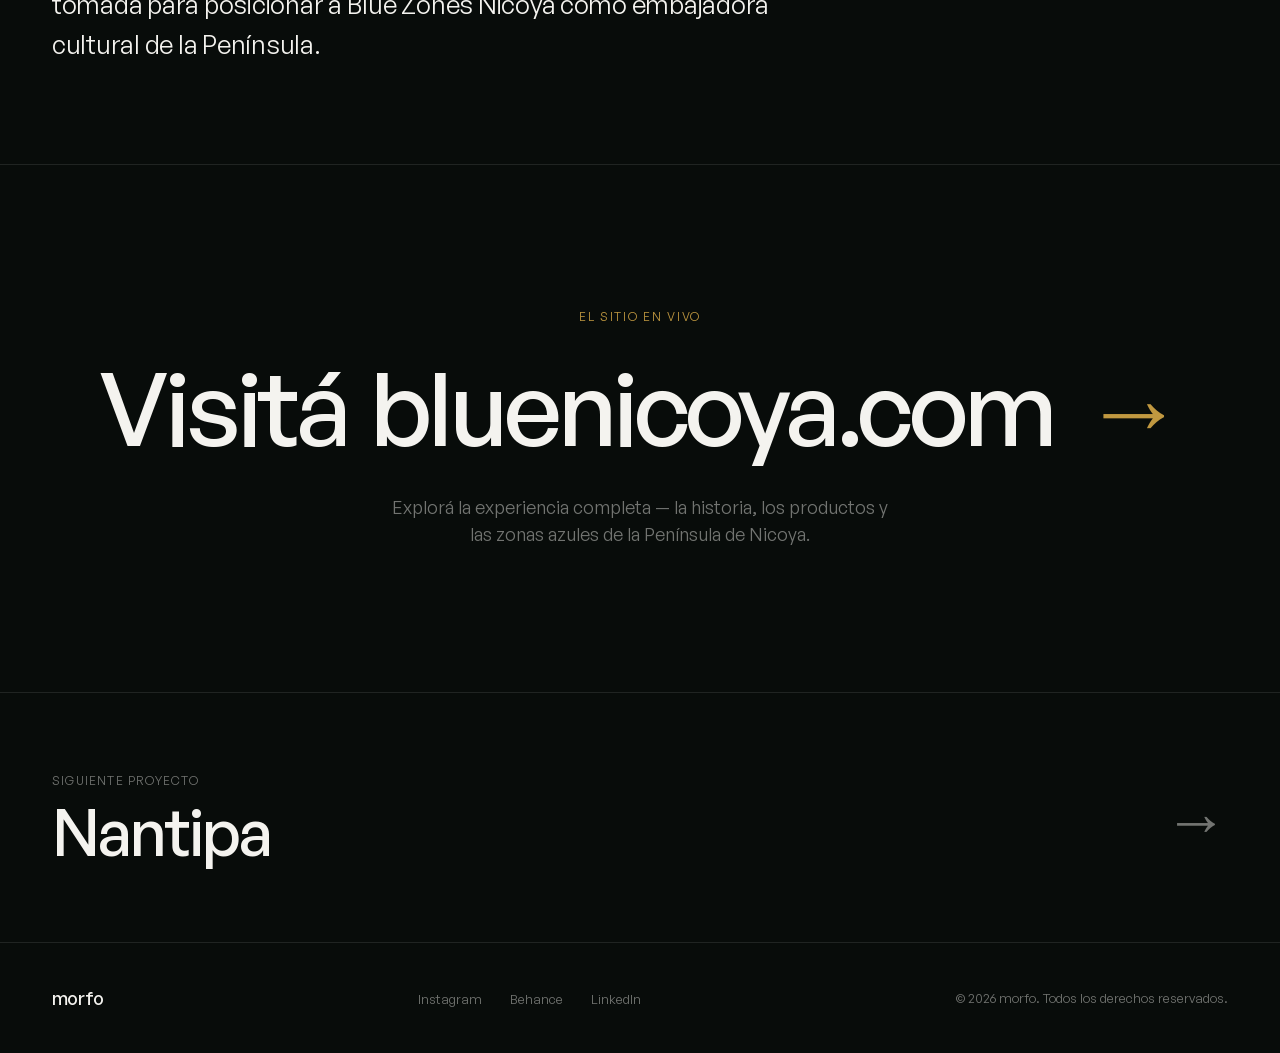
==== commit 832554bc: "fixes" ====
--- a/blue-zones/index.html
+++ b/blue-zones/index.html
@@ -46,7 +46,11 @@
     }
   }
   </script>
+  <link rel="preload" href="/assets/fonts/general-sans/fonts/GeneralSans-Variable.woff2" as="font" type="font/woff2" crossorigin>
   <link rel="stylesheet" href="/assets/fonts/general-sans/css/general-sans.css">
+  <noscript><style>
+    .hero-title .word { transform:none !important; }
+  </style></noscript>
   <style>
     :root {
       --bg: #F4F3EF;
@@ -61,14 +65,19 @@
     *, *::before, *::after { margin:0; padding:0; box-sizing:border-box; }
     html { scroll-behavior:smooth; }
     body { background:var(--dark); color:var(--cream); font-family:var(--font); overflow-x:hidden; }
-    @media (pointer: fine) { body { cursor:none; } }
     @media (prefers-reduced-motion: reduce) {
       html { scroll-behavior:auto; }
       *, *::before, *::after { animation-duration:.001ms !important; animation-iteration-count:1 !important; transition-duration:.001ms !important; }
     }
     :focus-visible { outline:2px solid var(--cream); outline-offset:3px; }
 
-    /* CURSOR */
+    /* CURSOR (only with JS running + a fine pointer; hidden until first move) */
+    #cur, #cur-ring { display:none; opacity:0; }
+    @media (pointer: fine) {
+      .js body, .js body * { cursor:none; }
+      .js #cur, .js #cur-ring { display:block; }
+      .cursor-on #cur, .cursor-on #cur-ring { opacity:1; }
+    }
     #cur { position:fixed; width:8px; height:8px; background:#fff; border-radius:50%; pointer-events:none; z-index:9999; transform:translate(-50%,-50%); transition:width .2s,height .2s; mix-blend-mode:difference; }
     #cur-ring { position:fixed; width:36px; height:36px; border:1px solid #fff; border-radius:50%; pointer-events:none; z-index:9998; transform:translate(-50%,-50%); transition:width .35s,height .35s; mix-blend-mode:difference; }
     .cg #cur { width:14px; height:14px; }
@@ -84,6 +93,7 @@
     nav.scrolled {
       padding:16px 52px;
       background:rgba(8,12,10,.85);
+      -webkit-backdrop-filter:blur(20px);
       backdrop-filter:blur(20px);
       border-bottom:1px solid var(--border-d);
     }
@@ -92,20 +102,20 @@
       display:inline-block; width:auto; opacity:.9; color:var(--cream);
       font-family:var(--font); font-size:22px; font-weight:500; line-height:1; letter-spacing:-.04em;
     }
-    .nav-back { font-size:13px; letter-spacing:.06em; text-transform:uppercase; color:var(--muted-d); text-decoration:none; cursor:none; display:flex; align-items:center; gap:10px; transition:color .3s; }
+    .nav-back { font-size:13px; letter-spacing:.06em; text-transform:uppercase; color:var(--muted-d); text-decoration:none; display:flex; align-items:center; gap:10px; transition:color .3s; }
     .nav-back:hover { color:var(--cream); }
     .back-line { width:24px; height:1px; background:currentColor; transition:width .3s; }
     .nav-back:hover .back-line { width:36px; }
 
     /* HERO — horizontal screenshot gallery + gradient + title */
-    .hero { position:relative; height:100vh; overflow:hidden; background:var(--dark); }
+    .hero { position:relative; height:100vh; height:100svh; overflow:hidden; background:var(--dark); }
     .hmq {
       position:absolute; inset:0; z-index:0;
       display:flex; flex-direction:column; justify-content:center;
       gap:clamp(16px,2.6vh,32px);
       will-change:transform,opacity;
     }
-    .hmq-row { display:flex; gap:clamp(16px,1.6vw,28px); width:max-content; will-change:transform; }
+    .hmq-row { --g:clamp(16px,1.6vw,28px); display:flex; gap:var(--g); width:max-content; will-change:transform; }
     .hmq-row.left  { animation:hmqLeft  var(--spd,64s) linear infinite; }
     .hmq-row.right { animation:hmqRight var(--spd,64s) linear infinite; }
     .hmq-row img {
@@ -113,8 +123,9 @@
       border-radius:12px; box-shadow:0 24px 50px rgba(0,0,0,.45);
       border:1px solid rgba(255,255,255,.06);
     }
-    @keyframes hmqLeft  { from{ transform:translateX(0); }    to{ transform:translateX(-50%); } }
-    @keyframes hmqRight { from{ transform:translateX(-50%); } to{ transform:translateX(0); } }
+    /* loop period is half the row plus half a gap, so the restart is seamless */
+    @keyframes hmqLeft  { from{ transform:translateX(0); } to{ transform:translateX(calc(-50% - var(--g)/2)); } }
+    @keyframes hmqRight { from{ transform:translateX(calc(-50% - var(--g)/2)); } to{ transform:translateX(0); } }
     .hero:hover .hmq-row { animation-play-state:paused; }
     /* gradient overlay */
     .hero-grad {
@@ -152,7 +163,7 @@
     .meta-key { font-size:11px; letter-spacing:.08em; text-transform:uppercase; color:var(--muted-d); margin-bottom:6px; }
     .meta-val { font-size:15px; color:var(--cream); }
     .meta-val.gold { color:var(--gold); }
-    .external-link { display:inline-flex; align-items:center; gap:.4em; text-decoration:none; cursor:none; position:relative; }
+    .external-link { display:inline-flex; align-items:center; gap:.4em; text-decoration:none; position:relative; }
     .external-arrow {
       display:inline-block; width:.7em; height:.7em; position:relative; flex:0 0 auto;
     }
@@ -174,7 +185,7 @@
     .cta-label { font-size:12px; letter-spacing:.14em; text-transform:uppercase; color:var(--gold); margin-bottom:34px; }
     .cta-title {
       display:inline-flex; align-items:center; flex-wrap:wrap; justify-content:center;
-      gap:.22em; text-decoration:none; cursor:none;
+      gap:.22em; text-decoration:none;
       font-size:clamp(44px,8vw,128px); font-weight:500; line-height:.95; letter-spacing:-.04em;
       color:var(--cream);
     }
@@ -189,7 +200,7 @@
 
     /* NEXT PROJECT */
     .next-project {
-      display:block; text-decoration:none; cursor:none;
+      display:block; text-decoration:none;
       padding:80px 52px;
       border-top:1px solid var(--border-d);
       display:flex; align-items:center; justify-content:space-between;
@@ -208,7 +219,7 @@
       font-family:var(--font); font-size:18px; font-weight:500; line-height:1; letter-spacing:-.04em;
     }
     .foot-links { display:flex; gap:28px; list-style:none; }
-    .foot-links a,.foot-links button { font:inherit; font-size:13px; color:var(--muted-d); text-decoration:none; cursor:none; transition:color .3s; background:none; border:0; padding:0; }
+    .foot-links a,.foot-links button { font:inherit; font-size:13px; color:var(--muted-d); text-decoration:none; transition:color .3s; background:none; border:0; padding:0; }
     .foot-links a:hover,.foot-links button:hover { color:var(--cream); }
     .foot-links button:disabled { opacity:1; }
     .foot-copy { font-size:13px; color:var(--muted-d); }
@@ -219,8 +230,6 @@
     .rv.d1 { transition-delay:.12s; }
     .rv.d2 { transition-delay:.24s; }
     .rv.d3 { transition-delay:.36s; }
-
-    @keyframes fadeUp { from{ opacity:0; transform:translateY(12px); } to{ opacity:1; transform:translateY(0); } }
 
     @media (max-width:768px) {
       nav { padding:20px 24px; } nav.scrolled { padding:14px 24px; }
@@ -251,11 +260,11 @@
     <!-- horizontal screenshot rows (auto-scroll) -->
     <div class="hmq">
       <div class="hmq-row left" style="--spd:66s">
-        <img src="/assets/images/projects/blue-zones/screens/bz1.jpg" alt="Blue Zones — Welcome" width="1500" height="1038" loading="lazy" decoding="async">
-        <img src="/assets/images/projects/blue-zones/screens/bz2.jpg" alt="Blue Zones — Honey" width="1500" height="1031" loading="lazy" decoding="async">
-        <img src="/assets/images/projects/blue-zones/screens/bz3.jpg" alt="Blue Zones — Peninsula" width="1500" height="1043" loading="lazy" decoding="async">
-        <img src="/assets/images/projects/blue-zones/screens/bz4.jpg" alt="Blue Zones — product collection hero section" width="1500" height="1038" loading="lazy" decoding="async">
-        <img src="/assets/images/projects/blue-zones/screens/bz5.jpg" alt="Blue Zones — Teas" width="1500" height="928" loading="lazy" decoding="async">
+        <img src="/assets/images/projects/blue-zones/screens/bz1.jpg" alt="Blue Zones — Welcome" width="1500" height="1038" decoding="async">
+        <img src="/assets/images/projects/blue-zones/screens/bz2.jpg" alt="Blue Zones — Honey" width="1500" height="1031" decoding="async">
+        <img src="/assets/images/projects/blue-zones/screens/bz3.jpg" alt="Blue Zones — Peninsula" width="1500" height="1043" decoding="async">
+        <img src="/assets/images/projects/blue-zones/screens/bz4.jpg" alt="Blue Zones — product collection hero section" width="1500" height="1038" decoding="async">
+        <img src="/assets/images/projects/blue-zones/screens/bz5.jpg" alt="Blue Zones — Teas" width="1500" height="928" decoding="async">
         <!-- duplicate for seamless loop -->
         <img src="/assets/images/projects/blue-zones/screens/bz1.jpg" alt="" aria-hidden="true" width="1500" height="1038" loading="lazy" decoding="async">
         <img src="/assets/images/projects/blue-zones/screens/bz2.jpg" alt="" aria-hidden="true" width="1500" height="1031" loading="lazy" decoding="async">
@@ -264,11 +273,11 @@
         <img src="/assets/images/projects/blue-zones/screens/bz5.jpg" alt="" aria-hidden="true" width="1500" height="928" loading="lazy" decoding="async">
       </div>
       <div class="hmq-row right" style="--spd:78s">
-        <img src="/assets/images/projects/blue-zones/screens/bz6.jpg" alt="Blue Zones — raw honey product detail page" width="1500" height="929" loading="lazy" decoding="async">
-        <img src="/assets/images/projects/blue-zones/screens/bz7.jpg" alt="Blue Zones — Born in Nicoya" width="1500" height="929" loading="lazy" decoding="async">
-        <img src="/assets/images/projects/blue-zones/screens/bz8.jpg" alt="Blue Zones — brand values section" width="1500" height="925" loading="lazy" decoding="async">
-        <img src="/assets/images/projects/blue-zones/screens/bz9.jpg" alt="Blue Zones — longevity call-to-action section" width="1500" height="930" loading="lazy" decoding="async">
-        <img src="/assets/images/projects/blue-zones/screens/bz1.jpg" alt="Blue Zones — Welcome" width="1500" height="1038" loading="lazy" decoding="async">
+        <img src="/assets/images/projects/blue-zones/screens/bz6.jpg" alt="Blue Zones — raw honey product detail page" width="1500" height="929" decoding="async">
+        <img src="/assets/images/projects/blue-zones/screens/bz7.jpg" alt="Blue Zones — Born in Nicoya" width="1500" height="929" decoding="async">
+        <img src="/assets/images/projects/blue-zones/screens/bz8.jpg" alt="Blue Zones — brand values section" width="1500" height="925" decoding="async">
+        <img src="/assets/images/projects/blue-zones/screens/bz9.jpg" alt="Blue Zones — longevity call-to-action section" width="1500" height="930" decoding="async">
+        <img src="/assets/images/projects/blue-zones/screens/bz1.jpg" alt="Blue Zones — Welcome" width="1500" height="1038" decoding="async">
         <!-- duplicate -->
         <img src="/assets/images/projects/blue-zones/screens/bz6.jpg" alt="" aria-hidden="true" width="1500" height="929" loading="lazy" decoding="async">
         <img src="/assets/images/projects/blue-zones/screens/bz7.jpg" alt="" aria-hidden="true" width="1500" height="929" loading="lazy" decoding="async">
@@ -353,24 +362,36 @@
   <footer>
     <span class="foot-logo" aria-hidden="true">morfo</span>
     <ul class="foot-links">
-      <li><button type="button" disabled>Instagram</button></li>
-      <li><button type="button" disabled>Behance</button></li>
-      <li><button type="button" disabled>LinkedIn</button></li>
+      <li><button type="button" disabled title="Próximamente">Instagram</button></li>
+      <li><button type="button" disabled title="Próximamente">Behance</button></li>
+      <li><button type="button" disabled title="Próximamente">LinkedIn</button></li>
     </ul>
     <p class="foot-copy">© <span data-current-year>2026</span> morfo. Todos los derechos reservados.</p>
   </footer>
 
   <script>
+  document.documentElement.classList.add('js');
+  const reducedMotion=matchMedia('(prefers-reduced-motion: reduce)');
+
   document.querySelectorAll('[data-current-year]').forEach(el=>{
     el.textContent=new Date().getFullYear();
   });
 
-  /* CURSOR */
+  /* CURSOR (shown after the first real mouse move) */
   const cur=document.getElementById('cur'),ring=document.getElementById('cur-ring');
   let mx=0,my=0,rx=0,ry=0;
   document.addEventListener('mousemove',e=>{ mx=e.clientX; my=e.clientY; cur.style.left=mx+'px'; cur.style.top=my+'px'; });
-  (function tick(){ rx+=(mx-rx)*.1; ry+=(my-ry)*.1; ring.style.left=rx+'px'; ring.style.top=ry+'px'; requestAnimationFrame(tick); })();
-  document.querySelectorAll('a,button,.play-btn').forEach(el=>{
+  document.addEventListener('mousemove',e=>{
+    rx=e.clientX; ry=e.clientY;
+    document.documentElement.classList.add('cursor-on');
+  },{once:true});
+  (function tick(){
+    const f=reducedMotion.matches?1:.1;
+    rx+=(mx-rx)*f; ry+=(my-ry)*f;
+    ring.style.left=rx+'px'; ring.style.top=ry+'px';
+    requestAnimationFrame(tick);
+  })();
+  document.querySelectorAll('a,button').forEach(el=>{
     el.addEventListener('mouseenter',()=>document.body.classList.add('cg'));
     el.addEventListener('mouseleave',()=>document.body.classList.remove('cg'));
   });
@@ -379,8 +400,11 @@
   const nav=document.getElementById('nav');
   window.addEventListener('scroll',()=>nav.classList.toggle('scrolled',scrollY>60),{passive:true});
 
-  /* HERO WORDS */
-  window.addEventListener('load',()=>{
+  /* HERO WORDS — wait for the fonts (capped at 1.2s), not the full page load */
+  Promise.race([
+    'fonts' in document ? document.fonts.ready : Promise.resolve(),
+    new Promise(r=>setTimeout(r,1200))
+  ]).then(()=>{
     document.querySelectorAll('.hero-title .word').forEach((w,i)=>
       setTimeout(()=>w.classList.add('up'),i*140+200));
   });
@@ -391,13 +415,14 @@
   },{threshold:.08});
   document.querySelectorAll('.rv').forEach(el=>io.observe(el));
 
-  /* HERO GALLERY — subtle parallax + scale on scroll */
+  /* HERO GALLERY — subtle parallax + scale on scroll (skipped under reduced motion) */
   (function(){
     const hero=document.querySelector('.hero');
     const mq=hero&&hero.querySelector('.hmq');
     if(!hero||!mq) return;
     let ticking=false;
     function update(){
+      if(reducedMotion.matches){ mq.style.transform=''; mq.style.opacity=''; return; }
       const p=Math.max(0,Math.min(1, scrollY/innerHeight));
       mq.style.transform=`translateY(${-p*50}px) scale(${1+p*.05})`;
       mq.style.opacity=String(1-p*.3);
--- a/assets/fonts/general-sans/css/general-sans.css
+++ b/assets/fonts/general-sans/css/general-sans.css
@@ -6,59 +6,12 @@
 * URL: https://www.fontshare.com/fonts/general-sans
 * © 2025 Indian Type Foundry
 *
-* General Sans Extralight 
-* General Sans ExtralightItalic 
-* General Sans Light 
-* General Sans LightItalic 
-* General Sans Regular 
-* General Sans Italic 
-* General Sans Medium 
-* General Sans MediumItalic 
-* General Sans Semibold 
-* General Sans SemiboldItalic 
-* General Sans Bold 
-* General Sans BoldItalic 
+* General Sans Regular
 * General Sans Variable (Variable font)
-* General Sans VariableItalic (Variable font)
-
 *
+* Only the faces used by the site are kept here; the full family is
+* available at fontshare.com if more weights are needed later.
 */
-@font-face {
-  font-family: 'GeneralSans-Extralight';
-  src: url('../fonts/GeneralSans-Extralight.woff2') format('woff2'),
-       url('../fonts/GeneralSans-Extralight.woff') format('woff'),
-       url('../fonts/GeneralSans-Extralight.ttf') format('truetype');
-  font-weight: 200;
-  font-display: swap;
-  font-style: normal;
-}
-@font-face {
-  font-family: 'GeneralSans-ExtralightItalic';
-  src: url('../fonts/GeneralSans-ExtralightItalic.woff2') format('woff2'),
-       url('../fonts/GeneralSans-ExtralightItalic.woff') format('woff'),
-       url('../fonts/GeneralSans-ExtralightItalic.ttf') format('truetype');
-  font-weight: 200;
-  font-display: swap;
-  font-style: italic;
-}
-@font-face {
-  font-family: 'GeneralSans-Light';
-  src: url('../fonts/GeneralSans-Light.woff2') format('woff2'),
-       url('../fonts/GeneralSans-Light.woff') format('woff'),
-       url('../fonts/GeneralSans-Light.ttf') format('truetype');
-  font-weight: 300;
-  font-display: swap;
-  font-style: normal;
-}
-@font-face {
-  font-family: 'GeneralSans-LightItalic';
-  src: url('../fonts/GeneralSans-LightItalic.woff2') format('woff2'),
-       url('../fonts/GeneralSans-LightItalic.woff') format('woff'),
-       url('../fonts/GeneralSans-LightItalic.ttf') format('truetype');
-  font-weight: 300;
-  font-display: swap;
-  font-style: italic;
-}
 @font-face {
   font-family: 'GeneralSans-Regular';
   src: url('../fonts/GeneralSans-Regular.woff2') format('woff2'),
@@ -68,76 +21,13 @@
   font-display: swap;
   font-style: normal;
 }
-@font-face {
-  font-family: 'GeneralSans-Italic';
-  src: url('../fonts/GeneralSans-Italic.woff2') format('woff2'),
-       url('../fonts/GeneralSans-Italic.woff') format('woff'),
-       url('../fonts/GeneralSans-Italic.ttf') format('truetype');
-  font-weight: 400;
-  font-display: swap;
-  font-style: italic;
-}
-@font-face {
-  font-family: 'GeneralSans-Medium';
-  src: url('../fonts/GeneralSans-Medium.woff2') format('woff2'),
-       url('../fonts/GeneralSans-Medium.woff') format('woff'),
-       url('../fonts/GeneralSans-Medium.ttf') format('truetype');
-  font-weight: 500;
-  font-display: swap;
-  font-style: normal;
-}
-@font-face {
-  font-family: 'GeneralSans-MediumItalic';
-  src: url('../fonts/GeneralSans-MediumItalic.woff2') format('woff2'),
-       url('../fonts/GeneralSans-MediumItalic.woff') format('woff'),
-       url('../fonts/GeneralSans-MediumItalic.ttf') format('truetype');
-  font-weight: 500;
-  font-display: swap;
-  font-style: italic;
-}
-@font-face {
-  font-family: 'GeneralSans-Semibold';
-  src: url('../fonts/GeneralSans-Semibold.woff2') format('woff2'),
-       url('../fonts/GeneralSans-Semibold.woff') format('woff'),
-       url('../fonts/GeneralSans-Semibold.ttf') format('truetype');
-  font-weight: 600;
-  font-display: swap;
-  font-style: normal;
-}
-@font-face {
-  font-family: 'GeneralSans-SemiboldItalic';
-  src: url('../fonts/GeneralSans-SemiboldItalic.woff2') format('woff2'),
-       url('../fonts/GeneralSans-SemiboldItalic.woff') format('woff'),
-       url('../fonts/GeneralSans-SemiboldItalic.ttf') format('truetype');
-  font-weight: 600;
-  font-display: swap;
-  font-style: italic;
-}
-@font-face {
-  font-family: 'GeneralSans-Bold';
-  src: url('../fonts/GeneralSans-Bold.woff2') format('woff2'),
-       url('../fonts/GeneralSans-Bold.woff') format('woff'),
-       url('../fonts/GeneralSans-Bold.ttf') format('truetype');
-  font-weight: 700;
-  font-display: swap;
-  font-style: normal;
-}
-@font-face {
-  font-family: 'GeneralSans-BoldItalic';
-  src: url('../fonts/GeneralSans-BoldItalic.woff2') format('woff2'),
-       url('../fonts/GeneralSans-BoldItalic.woff') format('woff'),
-       url('../fonts/GeneralSans-BoldItalic.ttf') format('truetype');
-  font-weight: 700;
-  font-display: swap;
-  font-style: italic;
-}
 /**
 * This is a variable font
 * You can control variable axes as shown below:
 * font-variation-settings: wght 700.0;
 *
 * available axes:
-'wght' (range from 200.0 to 700.0
+'wght' (range from 200.0 to 700.0)
 */
 @font-face {
   font-family: 'GeneralSans-Variable';
@@ -148,20 +38,3 @@
   font-display: swap;
   font-style: normal;
 }
-/**
-* This is a variable font
-* You can control variable axes as shown below:
-* font-variation-settings: wght 700.0;
-*
-* available axes:
-'wght' (range from 200.0 to 700.0
-*/
-@font-face {
-  font-family: 'GeneralSans-VariableItalic';
-  src: url('../fonts/GeneralSans-VariableItalic.woff2') format('woff2'),
-       url('../fonts/GeneralSans-VariableItalic.woff') format('woff'),
-       url('../source/ttf/GeneralSans-VariableItalic.ttf') format('truetype');
-  font-weight: 200 700;
-  font-display: swap;
-  font-style: italic;
-}
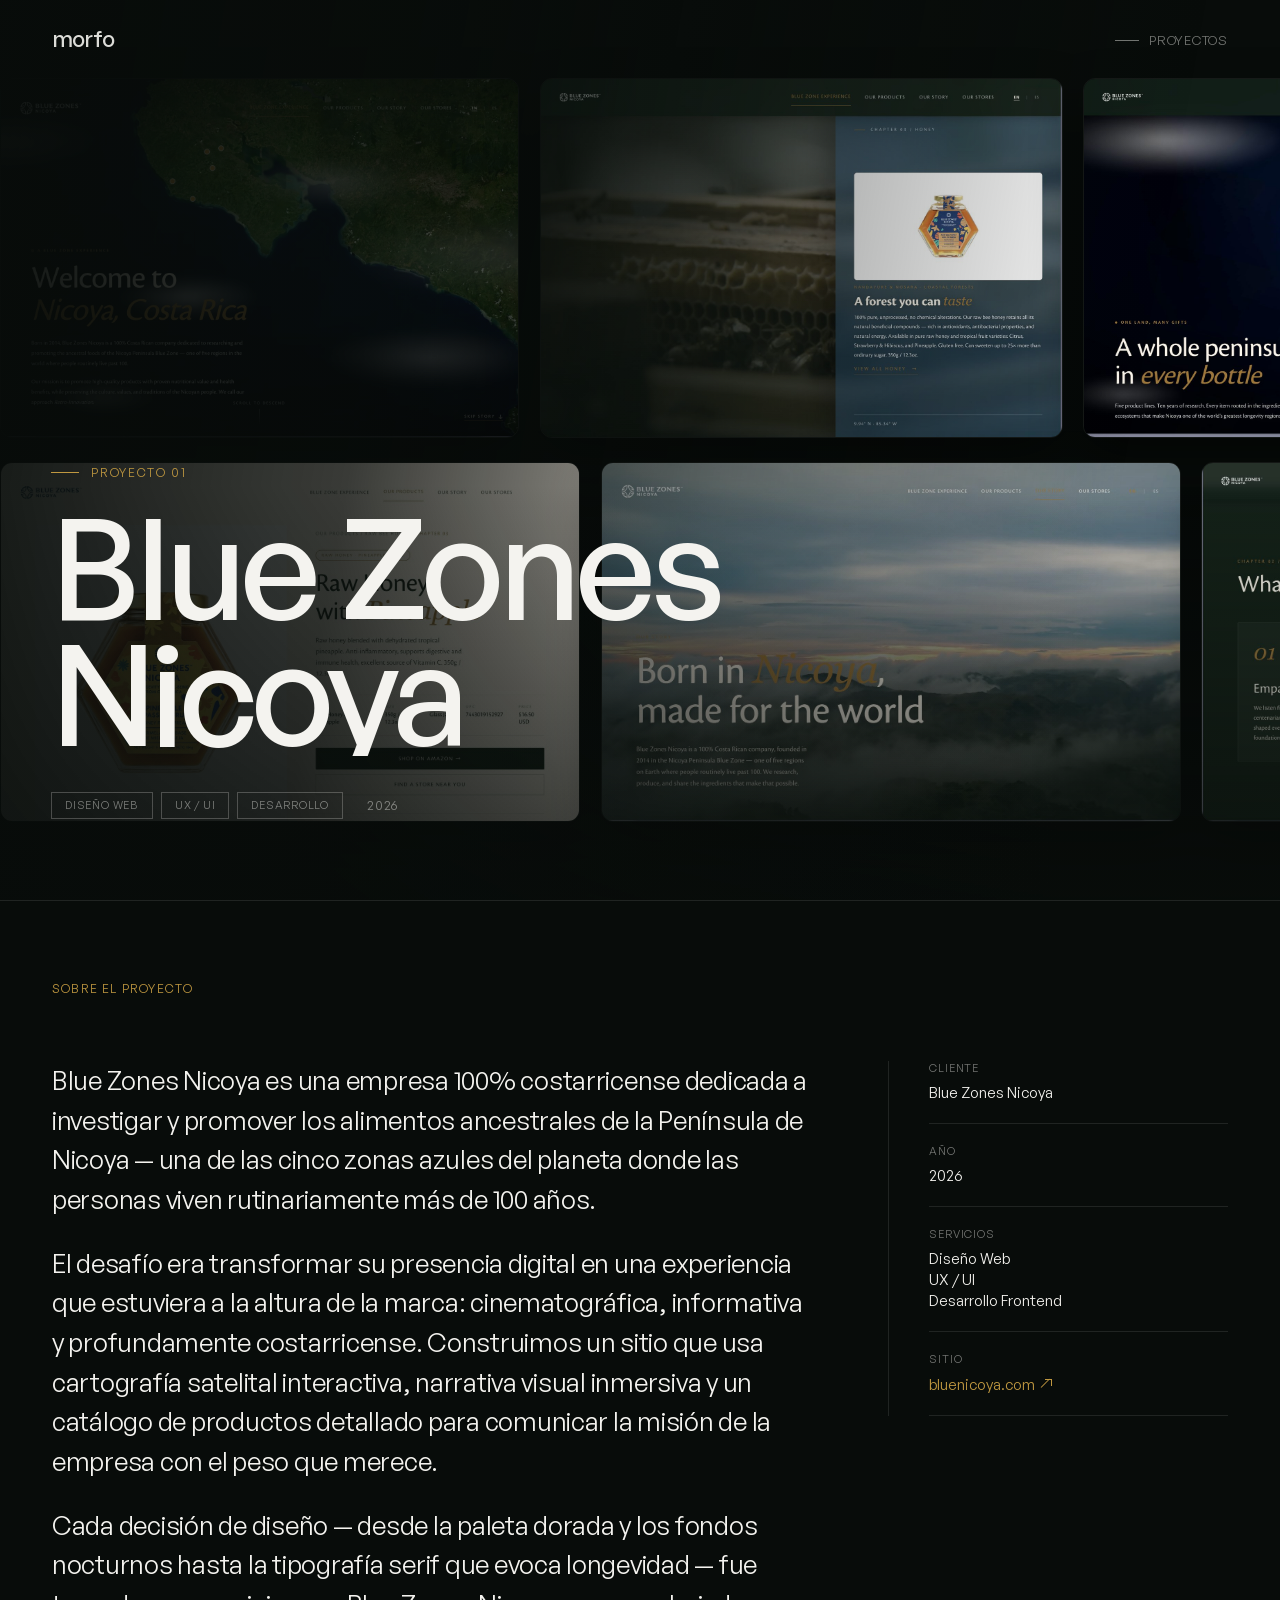
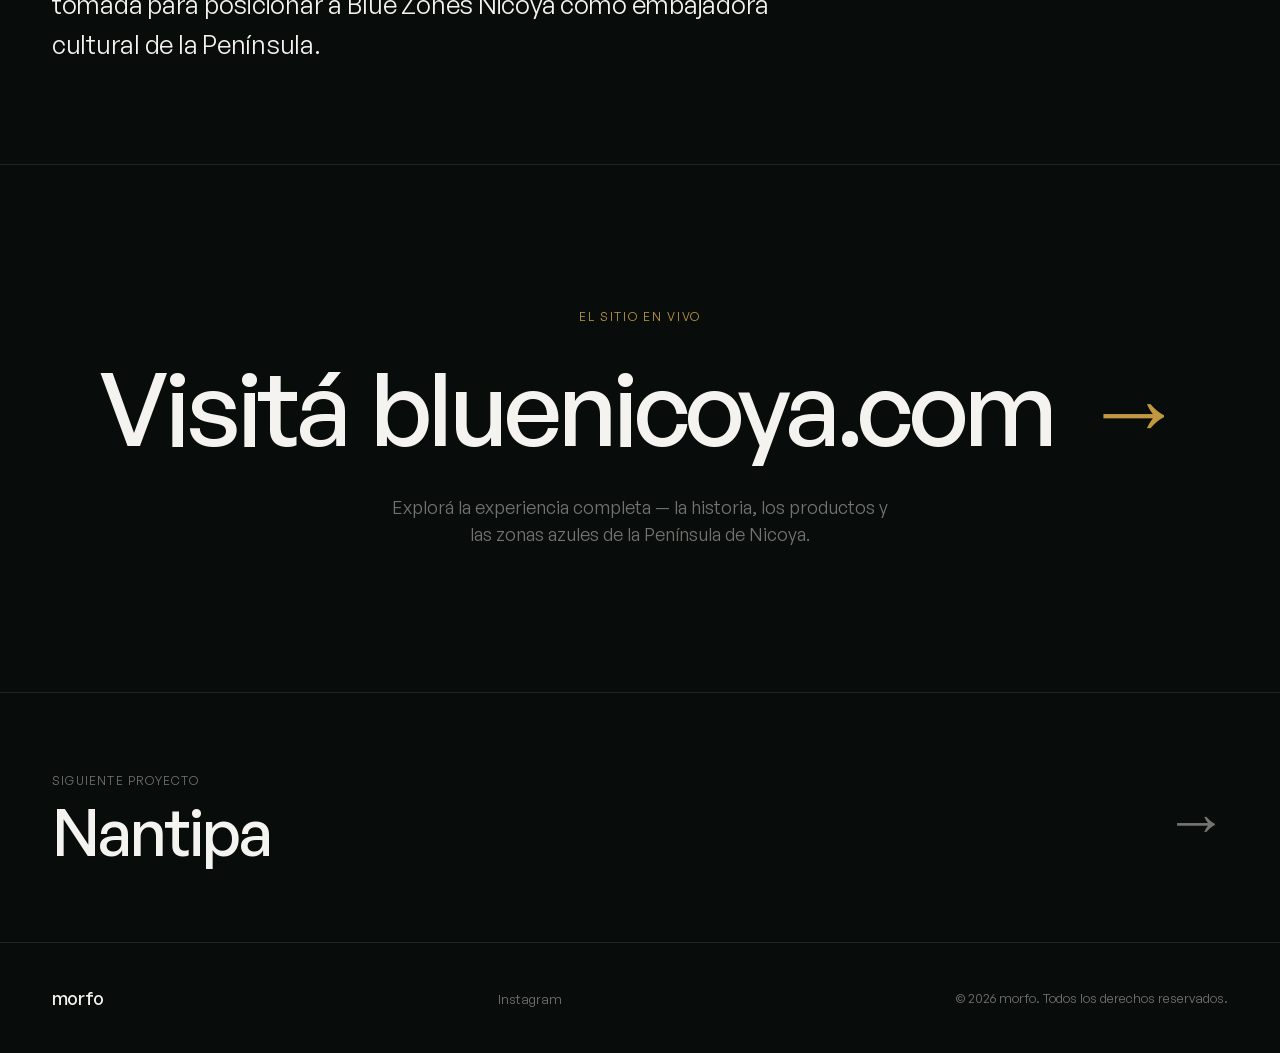
==== commit 38330f78: "Update footer social links" ====
--- a/blue-zones/index.html
+++ b/blue-zones/index.html
@@ -362,9 +362,7 @@
   <footer>
     <span class="foot-logo" aria-hidden="true">morfo</span>
     <ul class="foot-links">
-      <li><button type="button" disabled title="Próximamente">Instagram</button></li>
-      <li><button type="button" disabled title="Próximamente">Behance</button></li>
-      <li><button type="button" disabled title="Próximamente">LinkedIn</button></li>
+      <li><a href="https://www.instagram.com/morfo.web?utm_source=ig_web_button_share_sheet&amp;igsi=ZDNlZDc0MzIxNw==" target="_blank" rel="noopener noreferrer">Instagram</a></li>
     </ul>
     <p class="foot-copy">© <span data-current-year>2026</span> morfo. Todos los derechos reservados.</p>
   </footer>
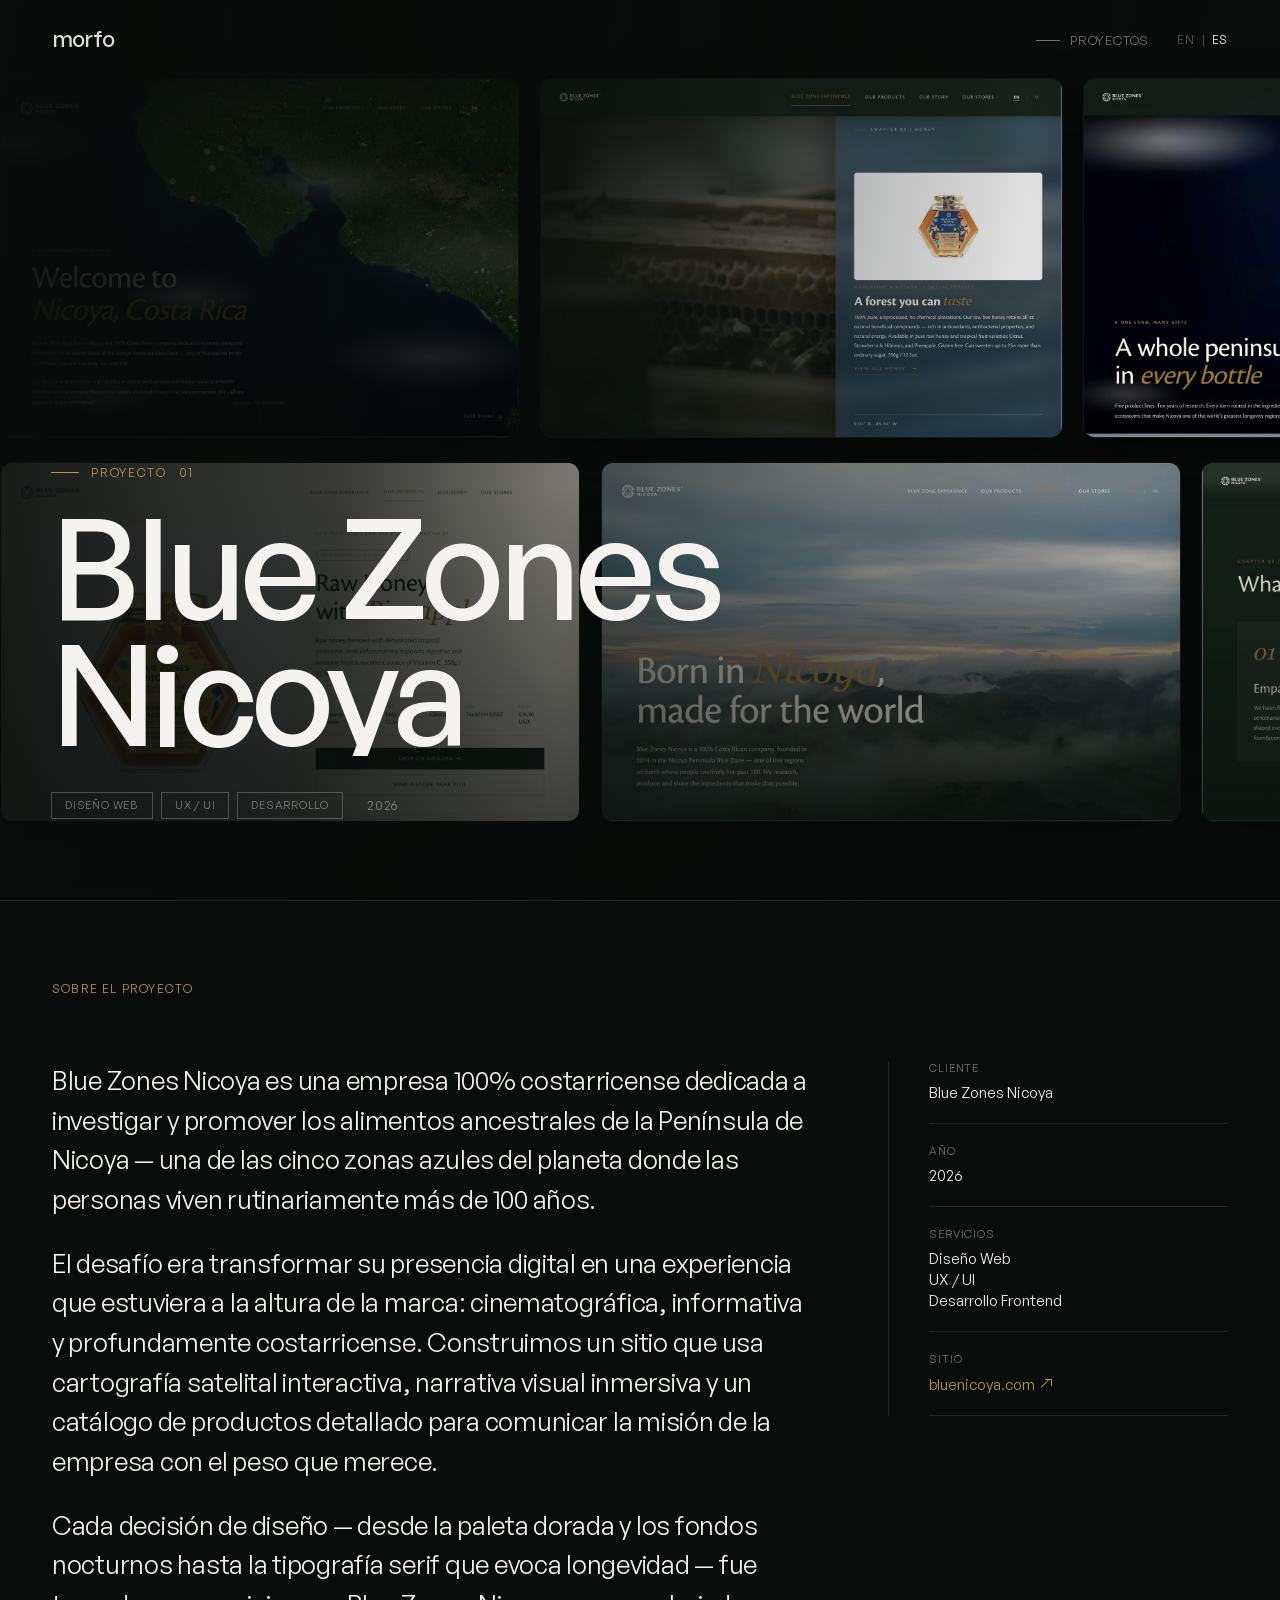
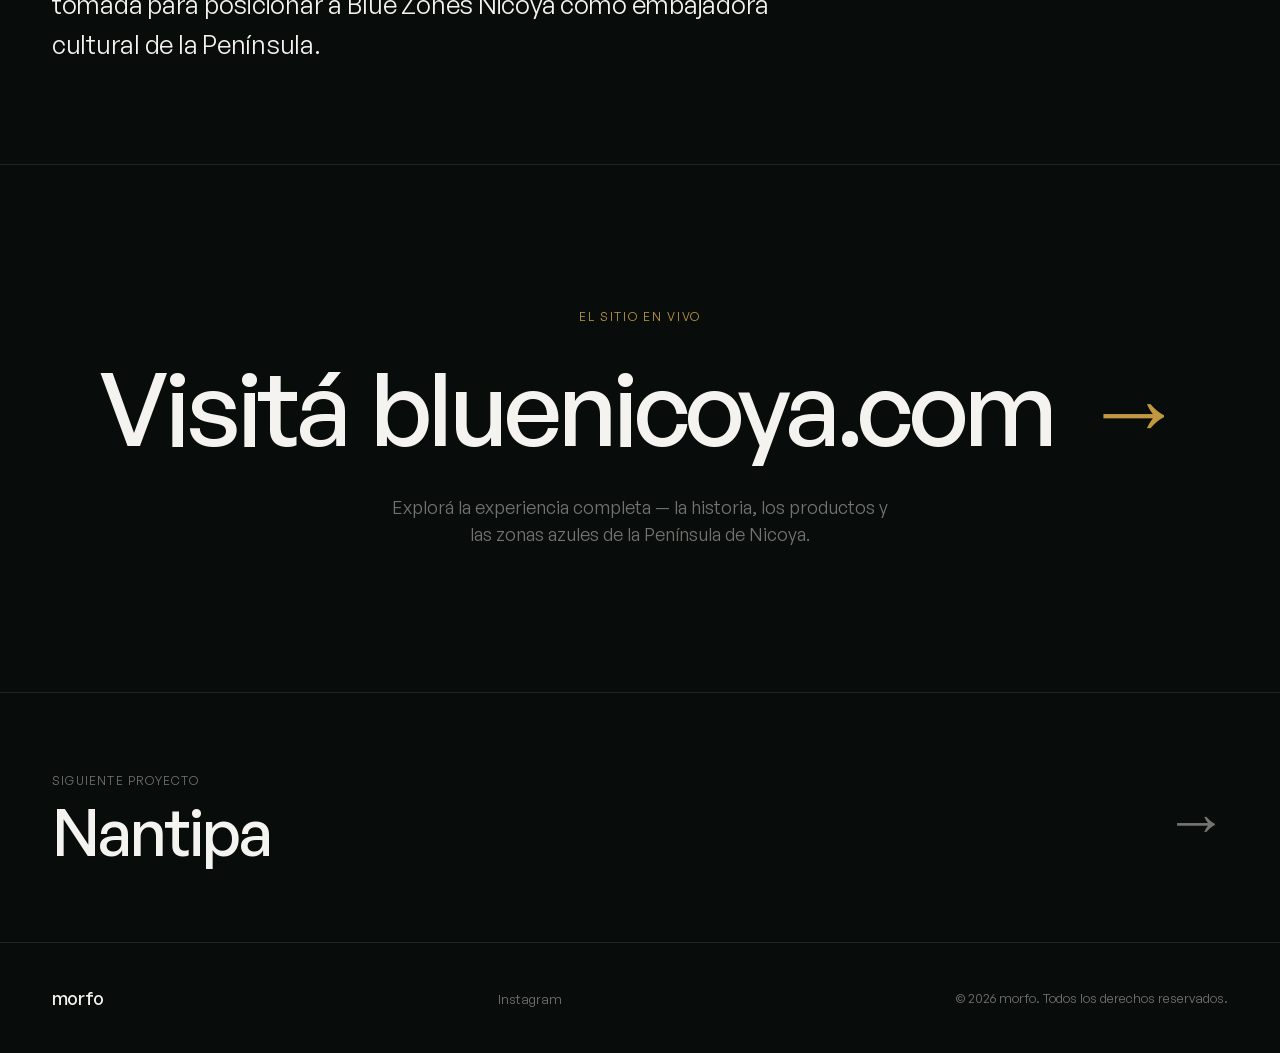
==== commit 8226a67f: "Add English and Spanish language switcher" ====
--- a/blue-zones/index.html
+++ b/blue-zones/index.html
@@ -106,6 +106,12 @@
     .nav-back:hover { color:var(--cream); }
     .back-line { width:24px; height:1px; background:currentColor; transition:width .3s; }
     .nav-back:hover .back-line { width:36px; }
+    .nav-actions { display:flex; align-items:center; gap:28px; }
+    .lang-switch { display:flex; align-items:center; gap:7px; }
+    .lang-btn { border:0; padding:2px 0; background:none; color:var(--cream); font:inherit; font-size:12px; letter-spacing:.06em; cursor:pointer; opacity:.35; transition:opacity .25s; }
+    .lang-btn:hover,.lang-btn.active { opacity:1; }
+    .lang-btn:focus-visible { outline:2px solid var(--cream); outline-offset:3px; }
+    .lang-separator { color:var(--cream); font-size:12px; opacity:.3; }
 
     /* HERO — horizontal screenshot gallery + gradient + title */
     .hero { position:relative; height:100vh; height:100svh; overflow:hidden; background:var(--dark); }
@@ -233,6 +239,8 @@
 
     @media (max-width:768px) {
       nav { padding:20px 24px; } nav.scrolled { padding:14px 24px; }
+      .nav-actions { gap:16px; }
+      .nav-back .back-line { display:none; }
       .info { padding:64px 24px 80px; }
       .info-grid { grid-template-columns:1fr; gap:52px; }
       .info-meta { border-left:none; border-top:1px solid var(--border-d); padding-left:0; padding-top:40px; }
@@ -241,7 +249,7 @@
     }
   </style>
 </head>
-<body>
+<body data-page="blue">
 
   <div id="cur"></div>
   <div id="cur-ring"></div>
@@ -250,9 +258,16 @@
     <a href="/" aria-label="morfo">
       <span class="nav-logo">morfo</span>
     </a>
-    <a href="/#work" class="nav-back">
-      <span class="back-line"></span>Proyectos
-    </a>
+    <div class="nav-actions">
+      <a href="/#work" class="nav-back">
+        <span class="back-line"></span><span data-i18n="nav.projects">Proyectos</span>
+      </a>
+      <div class="lang-switch" role="group" aria-label="Language / Idioma">
+        <button type="button" class="lang-btn" data-lang="en" aria-pressed="false">EN</button>
+        <span class="lang-separator" aria-hidden="true">|</span>
+        <button type="button" class="lang-btn" data-lang="es" aria-pressed="true">ES</button>
+      </div>
+    </div>
   </nav>
 
   <!-- HERO -->
@@ -292,16 +307,16 @@
 
     <!-- title left -->
     <div class="hero-content">
-      <p class="hero-eyebrow"><span class="eyebrow-line"></span>Proyecto 01</p>
+      <p class="hero-eyebrow"><span class="eyebrow-line"></span><span data-i18n="common.project">Proyecto</span> 01</p>
       <h1 class="hero-title">
         <span class="line"><span class="word">Blue&nbsp;Zones</span></span>
         <span class="line"><span class="word">Nicoya</span></span>
       </h1>
       <div class="hero-foot">
         <div class="hero-tags">
-          <span class="hero-tag">Diseño Web</span>
+          <span class="hero-tag" data-i18n="common.webDesign">Diseño Web</span>
           <span class="hero-tag">UX / UI</span>
-          <span class="hero-tag">Desarrollo</span>
+          <span class="hero-tag" data-i18n="common.development">Desarrollo</span>
         </div>
         <span class="hero-year">2026</span>
       </div>
@@ -310,28 +325,28 @@
 
   <!-- PROJECT INFO -->
   <section class="info">
-    <p class="info-label rv">Sobre el proyecto</p>
+    <p class="info-label rv" data-i18n="common.aboutProject">Sobre el proyecto</p>
     <div class="info-grid">
       <div class="info-desc rv d1">
-        <p>Blue Zones Nicoya es una empresa 100% costarricense dedicada a investigar y promover los alimentos ancestrales de la Península de Nicoya — una de las cinco zonas azules del planeta donde las personas viven rutinariamente más de 100 años.</p>
-        <p>El desafío era transformar su presencia digital en una experiencia que estuviera a la altura de la marca: cinematográfica, informativa y profundamente costarricense. Construimos un sitio que usa cartografía satelital interactiva, narrativa visual inmersiva y un catálogo de productos detallado para comunicar la misión de la empresa con el peso que merece.</p>
-        <p>Cada decisión de diseño — desde la paleta dorada y los fondos nocturnos hasta la tipografía serif que evoca longevidad — fue tomada para posicionar a Blue Zones Nicoya como embajadora cultural de la Península.</p>
+        <p data-i18n="blue.p1">Blue Zones Nicoya es una empresa 100% costarricense dedicada a investigar y promover los alimentos ancestrales de la Península de Nicoya — una de las cinco zonas azules del planeta donde las personas viven rutinariamente más de 100 años.</p>
+        <p data-i18n="blue.p2">El desafío era transformar su presencia digital en una experiencia que estuviera a la altura de la marca: cinematográfica, informativa y profundamente costarricense. Construimos un sitio que usa cartografía satelital interactiva, narrativa visual inmersiva y un catálogo de productos detallado para comunicar la misión de la empresa con el peso que merece.</p>
+        <p data-i18n="blue.p3">Cada decisión de diseño — desde la paleta dorada y los fondos nocturnos hasta la tipografía serif que evoca longevidad — fue tomada para posicionar a Blue Zones Nicoya como embajadora cultural de la Península.</p>
       </div>
       <div class="info-meta rv d2">
         <div class="meta-row">
-          <p class="meta-key">Cliente</p>
+          <p class="meta-key" data-i18n="common.client">Cliente</p>
           <p class="meta-val">Blue Zones Nicoya</p>
         </div>
         <div class="meta-row">
-          <p class="meta-key">Año</p>
+          <p class="meta-key" data-i18n="common.year">Año</p>
           <p class="meta-val">2026</p>
         </div>
         <div class="meta-row">
-          <p class="meta-key">Servicios</p>
-          <p class="meta-val">Diseño Web<br>UX / UI<br>Desarrollo Frontend</p>
+          <p class="meta-key" data-i18n="common.services">Servicios</p>
+          <p class="meta-val"><span data-i18n="common.webDesign">Diseño Web</span><br>UX / UI<br><span data-i18n="common.frontend">Desarrollo Frontend</span></p>
         </div>
         <div class="meta-row">
-          <p class="meta-key">Sitio</p>
+          <p class="meta-key" data-i18n="common.website">Sitio</p>
           <a href="https://bluenicoya.com/" target="_blank" rel="noopener noreferrer" class="meta-val gold external-link">bluenicoya.com <span class="external-arrow" aria-hidden="true"></span></a>
         </div>
       </div>
@@ -340,19 +355,19 @@
 
   <!-- CTA — visit the live site -->
   <section class="cta rv">
-    <p class="cta-label">El sitio en vivo</p>
+    <p class="cta-label" data-i18n="common.liveSite">El sitio en vivo</p>
     <a href="https://bluenicoya.com/" class="cta-title" target="_blank" rel="noopener noreferrer">
-      <span class="cta-word">Visitá</span>
+      <span class="cta-word" data-i18n="common.visit">Visitá</span>
       <span class="cta-word">bluenicoya.com</span>
       <span class="cta-arrow" aria-hidden="true">→</span>
     </a>
-    <p class="cta-sub">Explorá la experiencia completa — la historia, los productos y las zonas azules de la Península de Nicoya.</p>
+    <p class="cta-sub" data-i18n="blue.ctaSub">Explorá la experiencia completa — la historia, los productos y las zonas azules de la Península de Nicoya.</p>
   </section>
 
   <!-- NEXT PROJECT -->
   <a href="/nantipa" class="next-project">
     <div>
-      <p class="next-label">Siguiente proyecto</p>
+      <p class="next-label" data-i18n="common.nextProject">Siguiente proyecto</p>
       <h2 class="next-name">Nantipa</h2>
     </div>
     <span class="next-arrow">→</span>
@@ -364,9 +379,10 @@
     <ul class="foot-links">
       <li><a href="https://www.instagram.com/morfo.web?utm_source=ig_web_button_share_sheet&amp;igsi=ZDNlZDc0MzIxNw==" target="_blank" rel="noopener noreferrer">Instagram</a></li>
     </ul>
-    <p class="foot-copy">© <span data-current-year>2026</span> morfo. Todos los derechos reservados.</p>
+    <p class="foot-copy">© <span data-current-year>2026</span> morfo. <span data-i18n="common.rights">Todos los derechos reservados.</span></p>
   </footer>
 
+  <script src="/assets/i18n.js"></script>
   <script>
   document.documentElement.classList.add('js');
   const reducedMotion=matchMedia('(prefers-reduced-motion: reduce)');
